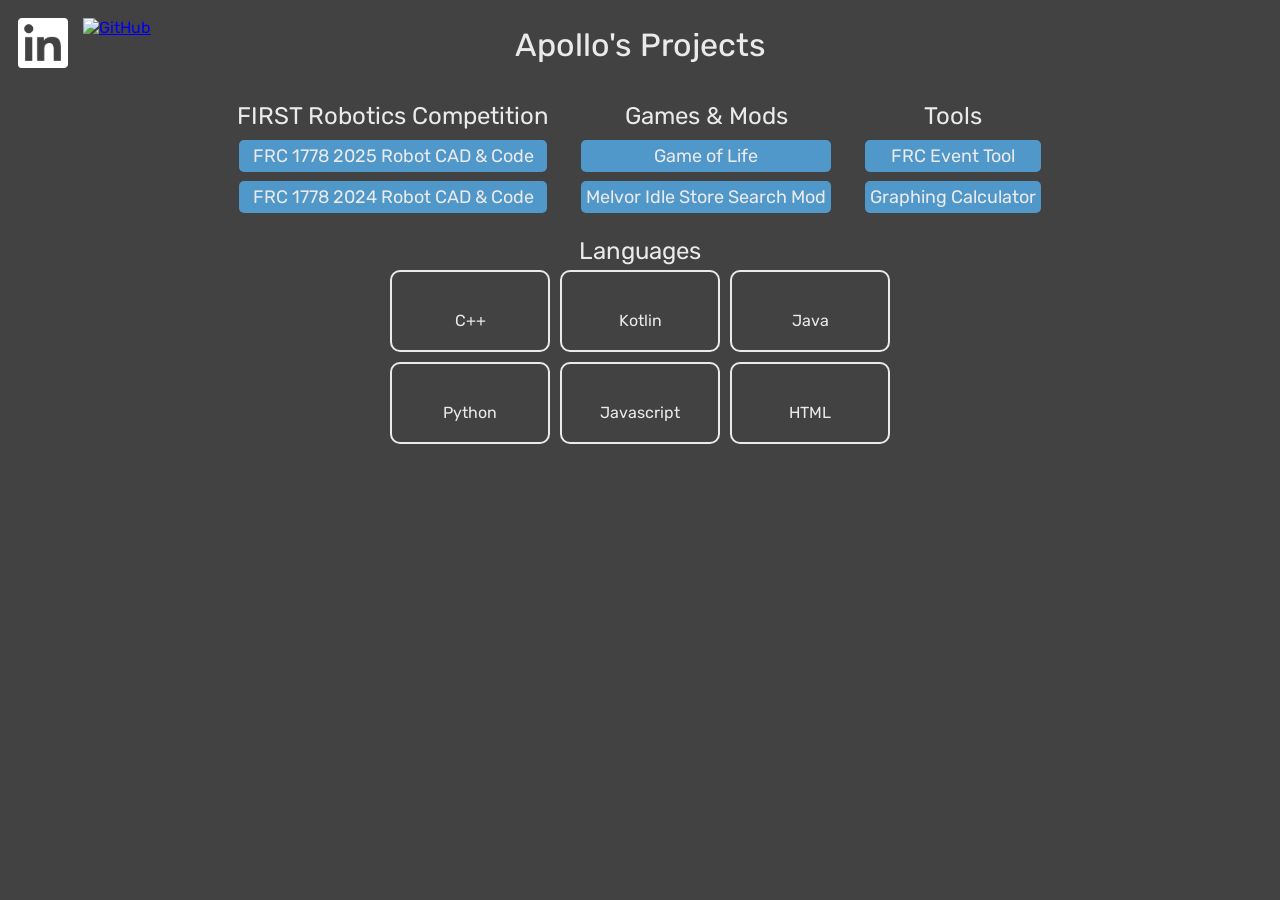
==== index.html @ 7cbabb9f "update frc links" ====
<!DOCTYPE html>
<html lang="en">
<head>
    <link rel="preconnect" href="https://fonts.googleapis.com">
    <link rel="preconnect" href="https://fonts.gstatic.com" crossorigin>
    <link href="https://fonts.googleapis.com/css2?family=Rubik:ital,wght@0,300..900;1,300..900&display=swap" rel="stylesheet">
    <meta charset="UTF-8">
    <title>Apollo Graves</title>
    <link rel="stylesheet" href="styles.css?v=8">
</head>
<body>
    <canvas id="bgCanvas" width="720" height="720" class="backgroundCanvas"></canvas>
    <script src="animated-background.js?v=1"></script>
    <div class="headerFlex">
        <h1>Apollo's Projects</h1>
        <div>
            <a href="https://www.linkedin.com/in/apollograves/">
                <img src="images/linkedin-logo.webp" alt="LinkedIn" width="50" height="50">
            </a>
            <a href="https://github.com/apollograves">
                <img src="images/github-mark-white.svg" alt="GitHub" width="50" height="50">
            </a>
        </div>
    </div>
    <script>
        const buttons = [
            {
                name: "FIRST Robotics Competition",
                links: [
                    { text: "FRC 1778 2025 Robot CAD & Code", url: "https://www.chiefdelphi.com/t/1778-2025-cad-code-release/501460" },
                    { text: "FRC 1778 2024 Robot CAD & Code", url: "https://www.chiefdelphi.com/t/1778-cad-code-release/466727"},
                ]
            },
            {
                name: "Games & Mods",
                links: [
                    { text: "Game of Life", url: "game-of-life/game.html?v=1" },
                    { text: "Melvor Idle Store Search Mod", url: "https://mod.io/g/melvoridle/m/storesearch" },
                ]
            },
            {
                name: "Tools",
                links: [
                    { text: "FRC Event Tool", url: "frc-event-tool/frc-event-tool.html?v=1" },
                    { text: "Graphing Calculator", url: "graphing-calculator/graphing-calculator.html?v=1" },
                ]
            }
        ];

        document.addEventListener("DOMContentLoaded", () => {
            const container = document.getElementById("button-container");
            buttons.forEach(({name, links}) => {
                const subContainer = document.createElement("button-subcontainer");
                subContainer.appendChild(document.createElement("h2")).textContent = name;
                links.forEach(({ text, url }) => {
                    const button = document.createElement("button");
                    button.textContent = text;
                    button.className = "defaultButton";
                    button.onclick = () => (location.href = url);
                    subContainer.appendChild(button);
                })
                container.appendChild(subContainer);
            })
        });
    </script>
    <div id="button-container" class="projectButtons"></div>
    <h2>Languages</h2>
    <div class="grid-container">
        <div>
            <img src="images/cpp-logo.png" alt="">
            <br/>
            C++
        </div>
        <div>
            <img src="images/kotlin-logo.png" alt="">
            <br/>
            Kotlin
        </div>
        <div>
            <img src="images/java-logo.png" alt="">
            <br/>
            Java
        </div>
        <div>
            <img src="images/python-logo.png" alt="">
            <br/>
            Python
        </div>
        <div>
            <img src="images/javascript-logo.webp" alt="">
            <br/>
            Javascript
        </div>
        <div>
            <img src="images/html-logo.png" alt="">
            <br/>
            HTML
        </div>
    </div>
</body>
</html>
---- styles.css ----
:root{
    --firstColor: #424242;
    --secondColor: #eaeaea;
    --thirdColor: #5097ca;
    --fourthColor: rgba(80, 151, 202, 0.7);
}

body{
    background: var(--firstColor);
    color: var(--secondColor);
    font-family: Rubik, serif;
    font-optical-sizing: auto;
    font-weight: 400;
    font-style: normal;
}
h1{
    font-size: xx-large;
    font-weight: 425;
}
h2{
    font-size: x-large;
    font-weight: normal;
    text-align: center;
    margin-bottom: 5px;
    margin-top: 5px;
}
.socialLinks{
    display: flex;
    flex-direction: row;
    gap: 15px;
    justify-content: center;
    margin: 10px;
    width: 90%;
}

div button-subcontainer{
    display: flex;
    flex-direction: column;
    gap: 1px;
    padding: 15px;
}

button{
    font-family: inherit;
    font-optical-sizing: inherit;
    font-size: large;
    font-weight: inherit;
    color: var(--secondColor);
    background-color: var(--thirdColor);
    border: none;
    padding: 5px;
    text-align: center;
    text-decoration: none;
    margin: 4px 2px;
    border-radius: 5px;
    @media (pointer: none), (pointer: coarse) {
        font-size: 50px;
        border-radius: 10px;
    }
    transition: 0.3s;
    cursor: pointer;
}
button:hover {background-color: var(--fourthColor);}

.projectButtons{
    display: flex;
    flex-direction: row;
    flex-wrap: wrap;
    justify-content: center;
}
.centeredFlex{
    display: flex;
    flex-direction: row;
    justify-content: center;
    align-items: center;
    gap: 5px;
}

.grid-container {
    margin: 0 auto;
    display: grid;
    grid-template-columns: repeat(3, 1fr);
    gap: 10px;
    width: 500px;
}
.grid-container div{
    background: var(--firstColor);
    padding: 20px;
    border: 2px solid var(--secondColor);
    text-align: center;
    border-radius: 10px;
}

.grid-container img{
    height: 70px;
}

canvas{
    margin: 0;
    padding: 0;
    border: 3px solid var(--thirdColor);
}

.headerFlex {
    display: flex;
    justify-content: space-between;
    align-items: center;
    padding: 10px;
    position: relative;
}
.headerFlex h1 {
    margin: 0;
    position: absolute;
    left: 50%;
    transform: translateX(-50%);
}
.headerFlex div{
    display: flex;
    flex-direction: row;
    gap: 15px;
}
.backgroundCanvas{
    margin: 0;
    padding: 0;
    position: fixed;
    z-index: -1;
    top: 0;
    left: 0;
    border: 0;
}
.eventTable{
    table-layout: fixed;
    border-collapse: collapse;
    border: 2px solid var(--thirdColor);
}
.eventTable th, td {
    border: 1px solid var(--thirdColor);
    collapse: collapse;
}
input{
    margin: 5px;
}
.loader {
    width: 30px;
    aspect-ratio: 2;
    --_g: no-repeat radial-gradient(circle closest-side,var(--secondColor) 90%,#0000);
    background:
            var(--_g) 0%   50%,
            var(--_g) 50%  50%,
            var(--_g) 100% 50%;
    background-size: calc(100%/3) 50%;
    animation: l3 1s infinite linear;
}
@keyframes l3 {
    20%{background-position:0%   0%, 50%  50%,100%  50%}
    40%{background-position:0% 100%, 50%   0%,100%  50%}
    60%{background-position:0%  50%, 50% 100%,100%   0%}
    80%{background-position:0%  50%, 50%  50%,100% 100%}
}
.horizontalFlex{
    display: flex;
    flex-direction: row;
    align-items: center;
}
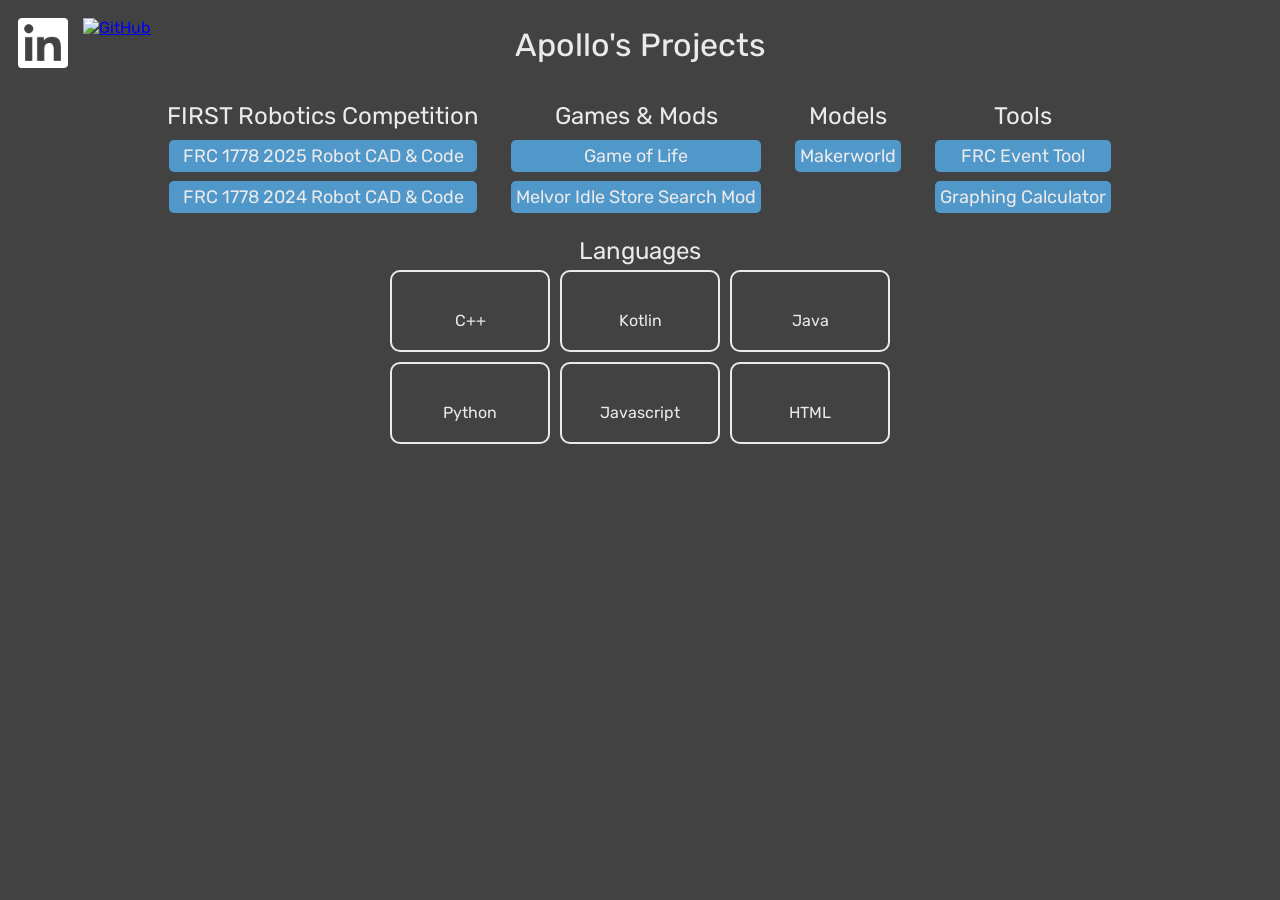
==== commit b9746f0c: "added makerworld" ====
--- a/index.html
+++ b/index.html
@@ -39,12 +39,18 @@
                 ]
             },
             {
+                name: "Models",
+                links: [
+                    { text: "Makerworld", url: "https://makerworld.com/en/@apollograves/profile"}
+                ]
+            },
+            {
                 name: "Tools",
                 links: [
                     { text: "FRC Event Tool", url: "frc-event-tool/frc-event-tool.html?v=1" },
                     { text: "Graphing Calculator", url: "graphing-calculator/graphing-calculator.html?v=1" },
                 ]
-            }
+            },
         ];
 
         document.addEventListener("DOMContentLoaded", () => {
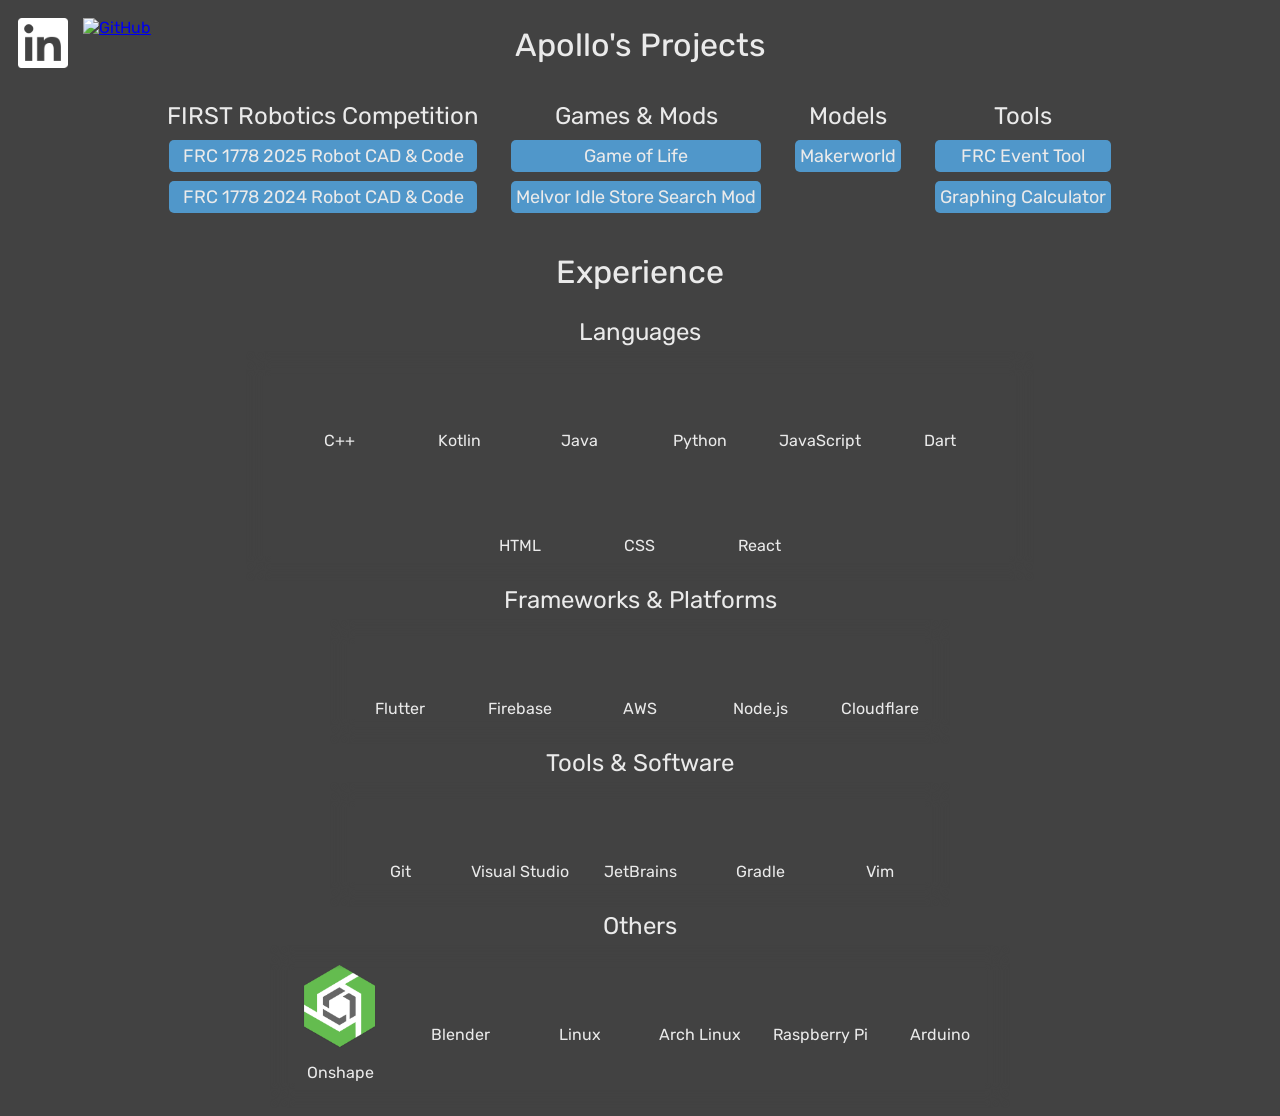
==== commit b75ca87c: "better now" ====
--- a/index.html
+++ b/index.html
@@ -4,104 +4,194 @@
     <link rel="preconnect" href="https://fonts.googleapis.com">
     <link rel="preconnect" href="https://fonts.gstatic.com" crossorigin>
     <link href="https://fonts.googleapis.com/css2?family=Rubik:ital,wght@0,300..900;1,300..900&display=swap" rel="stylesheet">
+    <link rel="stylesheet" type='text/css' href="https://cdn.jsdelivr.net/gh/devicons/devicon@latest/devicon.min.css" />
     <meta charset="UTF-8">
     <title>Apollo Graves</title>
     <link rel="stylesheet" href="styles.css?v=8">
 </head>
 <body>
-    <canvas id="bgCanvas" width="720" height="720" class="backgroundCanvas"></canvas>
-    <script src="animated-background.js?v=1"></script>
-    <div class="headerFlex">
-        <h1>Apollo's Projects</h1>
+<canvas id="bgCanvas" width="720" height="720" class="backgroundCanvas"></canvas>
+<script src="animated-background.js?v=1"></script>
+<div class="headerFlex">
+    <h1>Apollo's Projects</h1>
+    <div>
+        <a href="https://www.linkedin.com/in/apollograves/">
+            <img src="images/linkedin-logo.webp" alt="LinkedIn" width="50" height="50">
+        </a>
+        <a href="https://github.com/apollograves">
+            <img src="images/github-mark-white.svg" alt="GitHub" width="50" height="50">
+        </a>
+    </div>
+</div>
+<script>
+    const buttons = [
+        {
+            name: "FIRST Robotics Competition",
+            links: [
+                { text: "FRC 1778 2025 Robot CAD & Code", url: "https://www.chiefdelphi.com/t/1778-2025-cad-code-release/501460" },
+                { text: "FRC 1778 2024 Robot CAD & Code", url: "https://www.chiefdelphi.com/t/1778-cad-code-release/466727"},
+            ]
+        },
+        {
+            name: "Games & Mods",
+            links: [
+                { text: "Game of Life", url: "game-of-life/game.html?v=1" },
+                { text: "Melvor Idle Store Search Mod", url: "https://mod.io/g/melvoridle/m/storesearch" },
+            ]
+        },
+        {
+            name: "Models",
+            links: [
+                { text: "Makerworld", url: "https://makerworld.com/en/@apollograves/profile"}
+            ]
+        },
+        {
+            name: "Tools",
+            links: [
+                { text: "FRC Event Tool", url: "frc-event-tool/frc-event-tool.html?v=1" },
+                { text: "Graphing Calculator", url: "graphing-calculator/graphing-calculator.html?v=1" },
+            ]
+        },
+    ];
+
+    document.addEventListener("DOMContentLoaded", () => {
+        const container = document.getElementById("button-container");
+        buttons.forEach(({name, links}) => {
+            const subContainer = document.createElement("button-subcontainer");
+            subContainer.appendChild(document.createElement("h2")).textContent = name;
+            links.forEach(({ text, url }) => {
+                const button = document.createElement("button");
+                button.textContent = text;
+                button.className = "defaultButton";
+                button.onclick = () => (location.href = url);
+                subContainer.appendChild(button);
+            })
+            container.appendChild(subContainer);
+        })
+    });
+</script>
+<div id="button-container" class="projectButtons"></div>
+
+<div class="centeredFlex">
+    <h1>Experience</h1>
+</div>
+<div class="experience-container">
+    <h2 class="category-header">Languages</h2>
+    <div class="grid-container">
         <div>
-            <a href="https://www.linkedin.com/in/apollograves/">
-                <img src="images/linkedin-logo.webp" alt="LinkedIn" width="50" height="50">
-            </a>
-            <a href="https://github.com/apollograves">
-                <img src="images/github-mark-white.svg" alt="GitHub" width="50" height="50">
-            </a>
+            <i class="devicon-cplusplus-plain"></i>
+            <br/> C++
+        </div>
+        <div>
+            <i class="devicon-kotlin-plain colored"></i>
+            <br/> Kotlin
+        </div>
+        <div>
+            <i class="devicon-java-plain colored"></i>
+            <br/> Java
+        </div>
+        <div>
+            <i class="devicon-python-plain colored"></i>
+            <br/> Python
+        </div>
+        <div>
+            <i class="devicon-javascript-plain colored"></i>
+            <br/> JavaScript
+        </div>
+        <div>
+            <i class="devicon-dart-plain colored"></i>
+            <br/> Dart
+        </div>
+        <div>
+            <i class="devicon-html5-plain colored"></i>
+            <br/> HTML
+        </div>
+        <div>
+            <i class="devicon-css3-plain colored"></i>
+            <br/> CSS
+        </div>
+        <div>
+            <i class="devicon-react-plain colored"></i>
+            <br/> React
         </div>
     </div>
-    <script>
-        const buttons = [
-            {
-                name: "FIRST Robotics Competition",
-                links: [
-                    { text: "FRC 1778 2025 Robot CAD & Code", url: "https://www.chiefdelphi.com/t/1778-2025-cad-code-release/501460" },
-                    { text: "FRC 1778 2024 Robot CAD & Code", url: "https://www.chiefdelphi.com/t/1778-cad-code-release/466727"},
-                ]
-            },
-            {
-                name: "Games & Mods",
-                links: [
-                    { text: "Game of Life", url: "game-of-life/game.html?v=1" },
-                    { text: "Melvor Idle Store Search Mod", url: "https://mod.io/g/melvoridle/m/storesearch" },
-                ]
-            },
-            {
-                name: "Models",
-                links: [
-                    { text: "Makerworld", url: "https://makerworld.com/en/@apollograves/profile"}
-                ]
-            },
-            {
-                name: "Tools",
-                links: [
-                    { text: "FRC Event Tool", url: "frc-event-tool/frc-event-tool.html?v=1" },
-                    { text: "Graphing Calculator", url: "graphing-calculator/graphing-calculator.html?v=1" },
-                ]
-            },
-        ];
 
-        document.addEventListener("DOMContentLoaded", () => {
-            const container = document.getElementById("button-container");
-            buttons.forEach(({name, links}) => {
-                const subContainer = document.createElement("button-subcontainer");
-                subContainer.appendChild(document.createElement("h2")).textContent = name;
-                links.forEach(({ text, url }) => {
-                    const button = document.createElement("button");
-                    button.textContent = text;
-                    button.className = "defaultButton";
-                    button.onclick = () => (location.href = url);
-                    subContainer.appendChild(button);
-                })
-                container.appendChild(subContainer);
-            })
-        });
-    </script>
-    <div id="button-container" class="projectButtons"></div>
-    <h2>Languages</h2>
+    <h2 class="category-header">Frameworks & Platforms</h2>
     <div class="grid-container">
         <div>
-            <img src="images/cpp-logo.png" alt="">
-            <br/>
-            C++
+            <i class="devicon-flutter-plain colored"></i>
+            <br/> Flutter
         </div>
         <div>
-            <img src="images/kotlin-logo.png" alt="">
-            <br/>
-            Kotlin
+            <i class="devicon-firebase-plain colored"></i>
+            <br/> Firebase
         </div>
         <div>
-            <img src="images/java-logo.png" alt="">
-            <br/>
-            Java
+            <i class="devicon-amazonwebservices-plain-wordmark colored"></i>
+            <br/> AWS
         </div>
         <div>
-            <img src="images/python-logo.png" alt="">
-            <br/>
-            Python
+            <i class="devicon-nodejs-plain colored"></i>
+            <br/> Node.js
         </div>
         <div>
-            <img src="images/javascript-logo.webp" alt="">
-            <br/>
-            Javascript
+            <i class="devicon-cloudflare-plain colored"></i>
+            <br/> Cloudflare
+        </div>
+    </div>
+
+    <h2 class="category-header">Tools & Software</h2>
+    <div class="grid-container">
+        <div>
+            <i class="devicon-git-plain colored"></i>
+            <br/> Git
         </div>
         <div>
-            <img src="images/html-logo.png" alt="">
-            <br/>
-            HTML
+            <i class="devicon-visualstudio-plain colored"></i>
+            <br/> Visual Studio
+        </div>
+        <div>
+            <i class="devicon-jetbrains-plain colored"></i>
+            <br/> JetBrains
+        </div>
+        <div>
+            <i class="devicon-gradle-plain"></i>
+            <br/> Gradle
+        </div>
+        <div>
+            <i class="devicon-vim-plain colored"></i>
+            <br/> Vim
         </div>
     </div>
+
+    <h2 class="category-header">Others</h2>
+    <div class="grid-container">
+        <div>
+            <img src="images/onshape-logo.webp" height="83"/>
+            <br/> Onshape
+        </div>
+        <div>
+            <i class="devicon-blender-original colored"></i>
+            <br/> Blender
+        </div>
+        <div>
+            <i class="devicon-linux-plain colored"></i>
+            <br/> Linux
+        </div>
+        <div>
+            <i class="devicon-archlinux-plain colored"></i>
+            <br/> Arch Linux
+        </div>
+        <div>
+            <i class="devicon-raspberrypi-plain colored"></i>
+            <br/> Raspberry Pi
+        </div>
+        <div>
+            <i class="devicon-arduino-plain colored"></i>
+            <br/> Arduino
+        </div>
+    </div>
+
+</div>
 </body>
 </html>
--- a/styles.css
+++ b/styles.css
@@ -24,7 +24,16 @@
     margin-bottom: 5px;
     margin-top: 5px;
 }
-.socialLinks{
+
+h3.category-header {
+    font-size: large;
+    font-weight: normal;
+    text-align: center;
+    margin-bottom: 5px;
+    margin-top: 20px;
+    color: var(--secondColor);
+}
+.social-links{
     display: flex;
     flex-direction: row;
     gap: 15px;
@@ -60,6 +69,7 @@
     transition: 0.3s;
     cursor: pointer;
 }
+
 button:hover {background-color: var(--fourthColor);}
 
 .projectButtons{
@@ -78,21 +88,31 @@
 
 .grid-container {
     margin: 0 auto;
-    display: grid;
-    grid-template-columns: repeat(3, 1fr);
+    display: flex;
+    flex-wrap: wrap;
+    justify-content: center;
     gap: 10px;
-    width: 500px;
+    max-width: 60%;
+    width: fit-content;
+    background: var(--firstColor);
+    mask-image:
+            linear-gradient(to top, transparent, black 25px),
+            linear-gradient(to bottom, transparent, black 25px),
+            linear-gradient(to left, transparent, black 25px),
+            linear-gradient(to right, transparent, black 25px);
+    mask-composite: intersect;
+    padding: 15px;
+    line-height: 30px;
 }
 .grid-container div{
-    background: var(--firstColor);
-    padding: 20px;
-    border: 2px solid var(--secondColor);
+    padding: 5px 5px 5px;
     text-align: center;
     border-radius: 10px;
+    min-width: 100px;
 }
 
-.grid-container img{
-    height: 70px;
+.grid-container i{
+    font-size: 90px;
 }
 
 canvas{
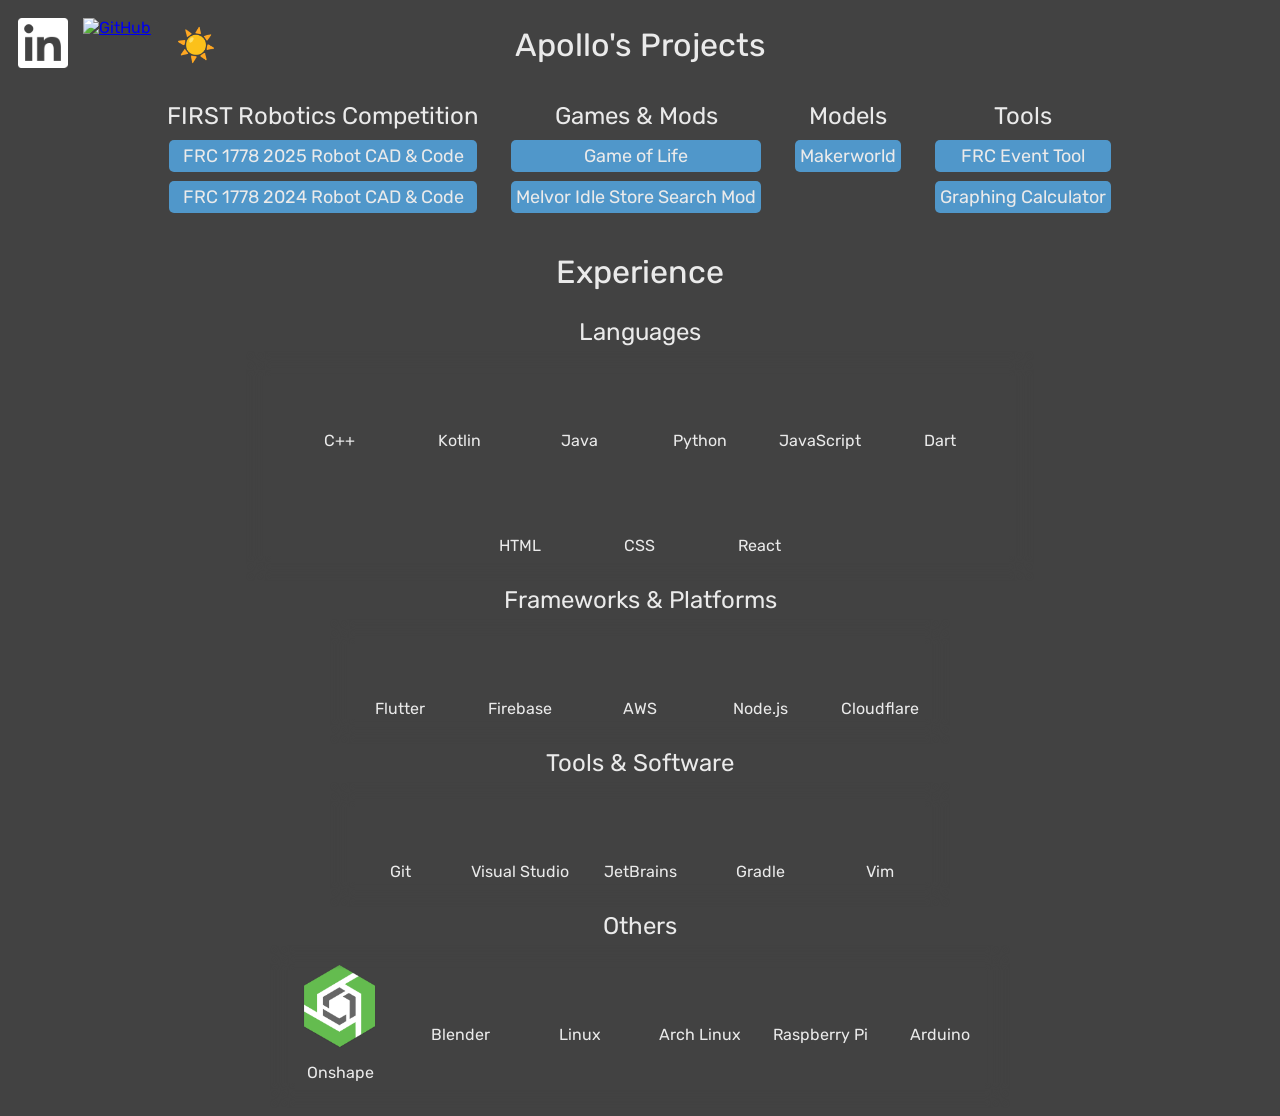
==== commit 3e890bb6: "chore: bump css cache bust" ====
--- a/index.html
+++ b/index.html
@@ -7,7 +7,7 @@
     <link rel="stylesheet" type='text/css' href="https://cdn.jsdelivr.net/gh/devicons/devicon@latest/devicon.min.css" />
     <meta charset="UTF-8">
     <title>Apollo Graves</title>
-    <link rel="stylesheet" href="styles.css?v=8">
+    <link rel="stylesheet" href="styles.css?v=10">
 </head>
 <body>
 <canvas id="bgCanvas" width="720" height="720" class="backgroundCanvas"></canvas>
@@ -19,8 +19,9 @@
             <img src="images/linkedin-logo.webp" alt="LinkedIn" width="50" height="50">
         </a>
         <a href="https://github.com/apollograves">
-            <img src="images/github-mark-white.svg" alt="GitHub" width="50" height="50">
+            <img id="github-icon" src="images/github-mark-white.svg" alt="GitHub" width="50" height="50">
         </a>
+        <button id="theme-toggle" class="iconButton" aria-label="Toggle theme">☀️</button>
     </div>
 </div>
 <script>
@@ -68,6 +69,25 @@
             })
             container.appendChild(subContainer);
         })
+
+        const toggleButton = document.getElementById("theme-toggle");
+        const updateCanvasColors = () => {
+            firstColor = getComputedStyle(document.documentElement).getPropertyValue('--firstColor');
+            secondColor = getComputedStyle(document.documentElement).getPropertyValue('--secondColor');
+            thirdColor = getComputedStyle(document.documentElement).getPropertyValue('--thirdColor');
+        };
+        const setTheme = (light) => {
+            document.body.classList.toggle("light-mode", light);
+            toggleButton.textContent = light ? "🌙" : "☀️";
+            updateCanvasColors();
+        };
+        const savedTheme = localStorage.getItem("theme") === "light";
+        setTheme(savedTheme);
+        toggleButton.addEventListener("click", () => {
+            const light = !document.body.classList.contains("light-mode");
+            localStorage.setItem("theme", light ? "light" : "dark");
+            setTheme(light);
+        });
     });
 </script>
 <div id="button-container" class="projectButtons"></div>
--- a/styles.css
+++ b/styles.css
@@ -3,6 +3,11 @@
     --secondColor: #eaeaea;
     --thirdColor: #5097ca;
     --fourthColor: rgba(80, 151, 202, 0.7);
+}
+
+body.light-mode{
+    --firstColor: #eaeaea;
+    --secondColor: #424242;
 }
 
 body{
@@ -181,4 +186,26 @@
     display: flex;
     flex-direction: row;
     align-items: center;
-}+}
+
+button.iconButton{
+    background: none;
+    background-color: transparent;
+    border: none;
+    color: var(--secondColor);
+    font-size: 32px;
+    margin-left: 10px;
+    padding: 0;
+    transition: color 0.3s;
+    cursor: pointer;
+}
+
+button.iconButton:hover{
+    background: none;
+    background-color: transparent;
+    color: var(--thirdColor);
+}
+
+body.light-mode #github-icon{
+    filter: invert(1);
+}
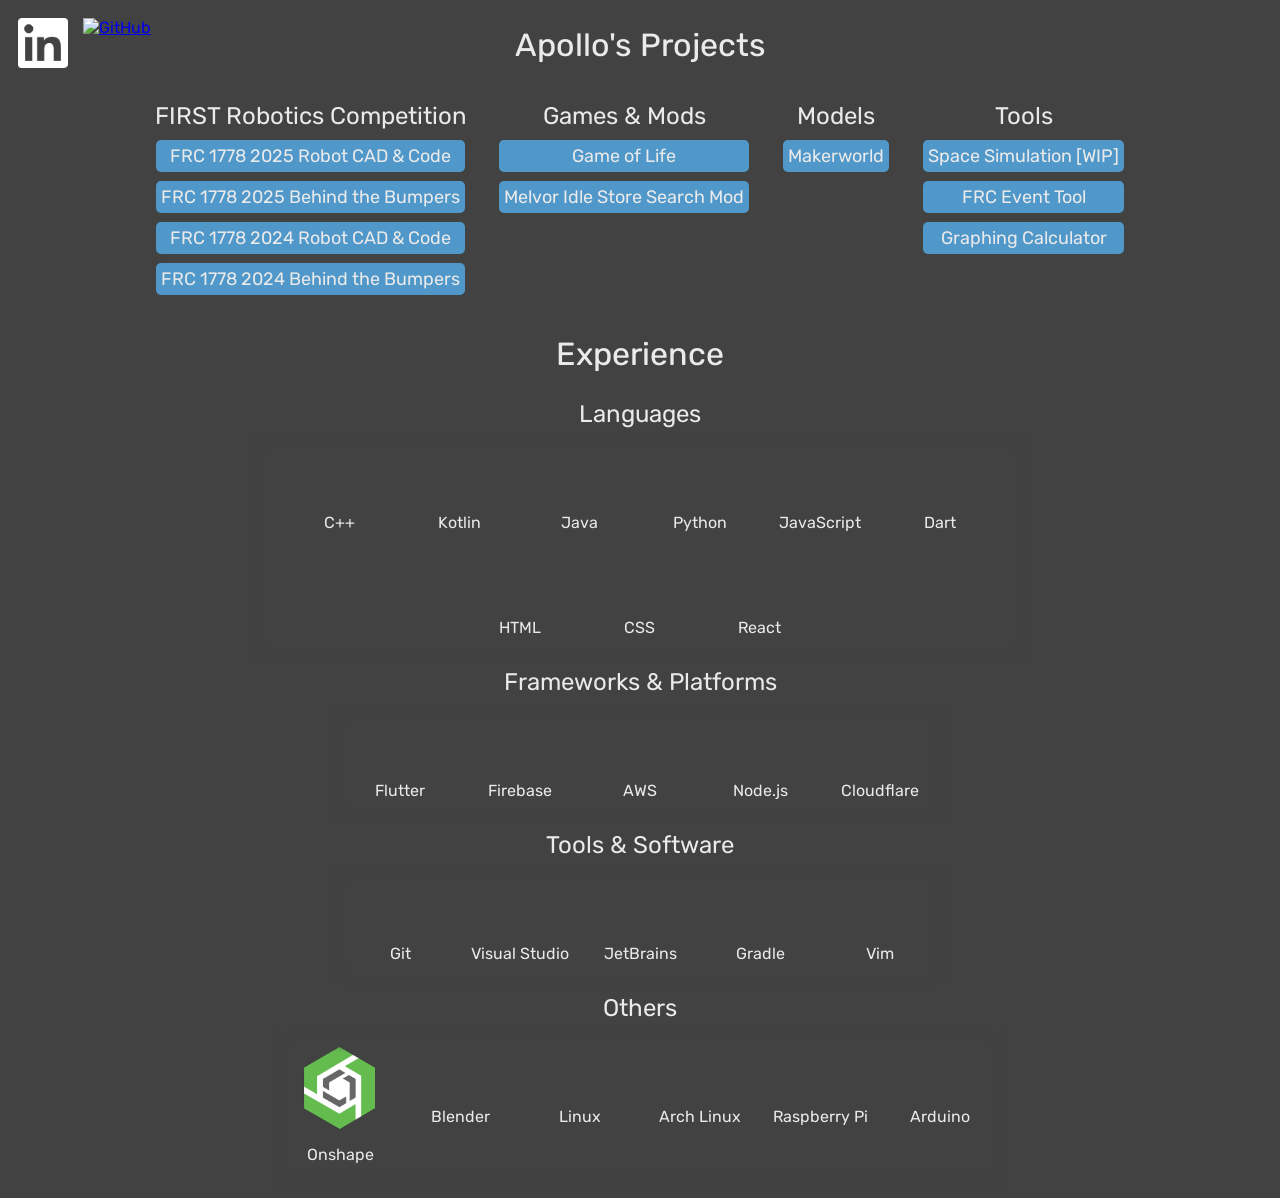
==== commit 7b0d3d4a: "Update index.html" ====
--- a/index.html
+++ b/index.html
@@ -7,7 +7,7 @@
     <link rel="stylesheet" type='text/css' href="https://cdn.jsdelivr.net/gh/devicons/devicon@latest/devicon.min.css" />
     <meta charset="UTF-8">
     <title>Apollo Graves</title>
-    <link rel="stylesheet" href="styles.css?v=10">
+    <link rel="stylesheet" href="styles.css?v=9">
 </head>
 <body>
 <canvas id="bgCanvas" width="720" height="720" class="backgroundCanvas"></canvas>
@@ -19,9 +19,8 @@
             <img src="images/linkedin-logo.webp" alt="LinkedIn" width="50" height="50">
         </a>
         <a href="https://github.com/apollograves">
-            <img id="github-icon" src="images/github-mark-white.svg" alt="GitHub" width="50" height="50">
+            <img src="images/github-mark-white.svg" alt="GitHub" width="50" height="50">
         </a>
-        <button id="theme-toggle" class="iconButton" aria-label="Toggle theme">☀️</button>
     </div>
 </div>
 <script>
@@ -30,7 +29,9 @@
             name: "FIRST Robotics Competition",
             links: [
                 { text: "FRC 1778 2025 Robot CAD & Code", url: "https://www.chiefdelphi.com/t/1778-2025-cad-code-release/501460" },
+                { text: "FRC 1778 2025 Behind the Bumpers", url: "https://www.youtube.com/watch?v=pStoPwcBj98" },
                 { text: "FRC 1778 2024 Robot CAD & Code", url: "https://www.chiefdelphi.com/t/1778-cad-code-release/466727"},
+                { text: "FRC 1778 2024 Behind the Bumpers", url: "https://www.youtube.com/watch?v=EEC-2XpqYQ01" },
             ]
         },
         {
@@ -49,6 +50,7 @@
         {
             name: "Tools",
             links: [
+                { text: "Space Simulation [WIP]", url: "https://space.agraves.dev"},
                 { text: "FRC Event Tool", url: "frc-event-tool/frc-event-tool.html?v=1" },
                 { text: "Graphing Calculator", url: "graphing-calculator/graphing-calculator.html?v=1" },
             ]
@@ -69,25 +71,6 @@
             })
             container.appendChild(subContainer);
         })
-
-        const toggleButton = document.getElementById("theme-toggle");
-        const updateCanvasColors = () => {
-            firstColor = getComputedStyle(document.documentElement).getPropertyValue('--firstColor');
-            secondColor = getComputedStyle(document.documentElement).getPropertyValue('--secondColor');
-            thirdColor = getComputedStyle(document.documentElement).getPropertyValue('--thirdColor');
-        };
-        const setTheme = (light) => {
-            document.body.classList.toggle("light-mode", light);
-            toggleButton.textContent = light ? "🌙" : "☀️";
-            updateCanvasColors();
-        };
-        const savedTheme = localStorage.getItem("theme") === "light";
-        setTheme(savedTheme);
-        toggleButton.addEventListener("click", () => {
-            const light = !document.body.classList.contains("light-mode");
-            localStorage.setItem("theme", light ? "light" : "dark");
-            setTheme(light);
-        });
     });
 </script>
 <div id="button-container" class="projectButtons"></div>
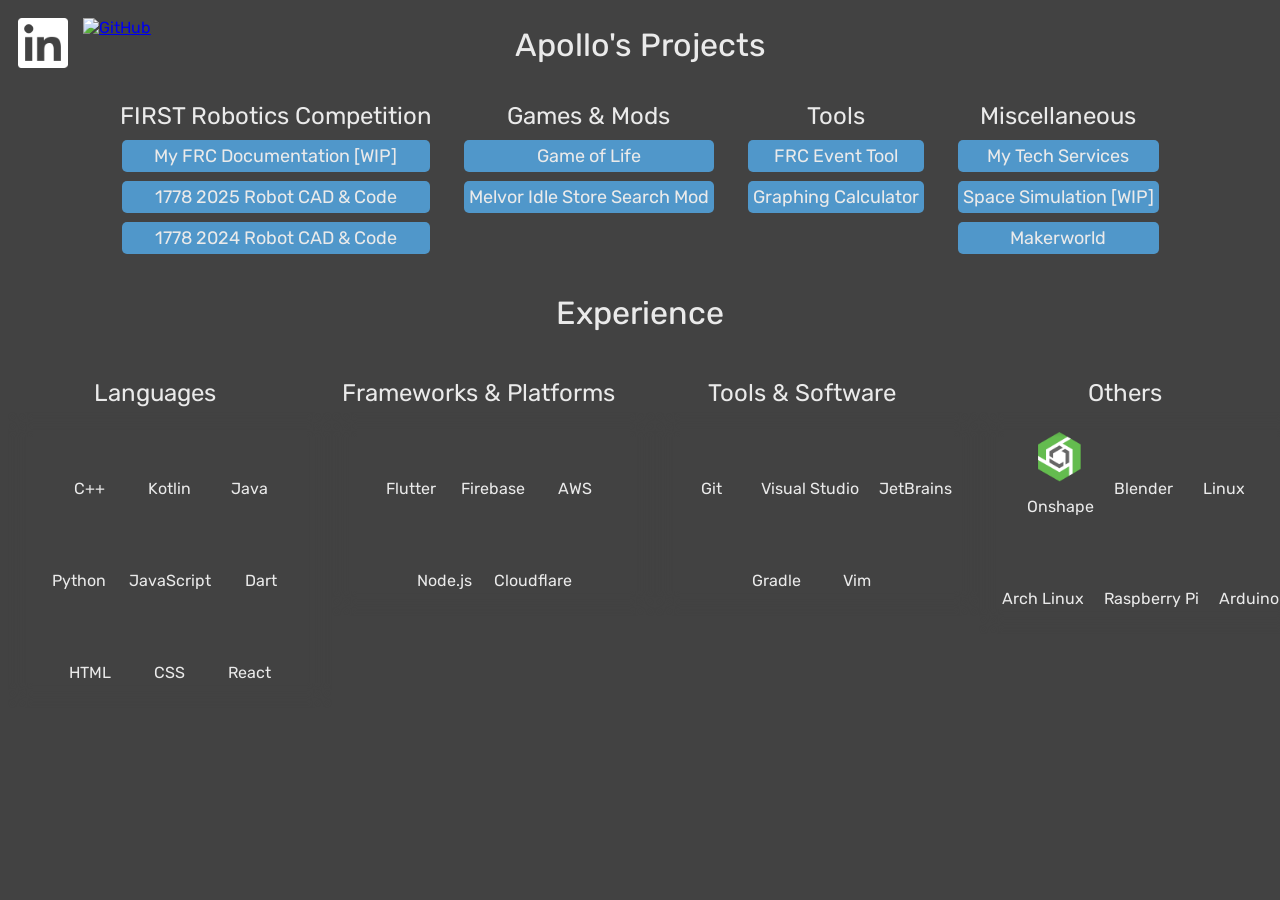
==== commit 642837e4: "niew" ====
--- a/index.html
+++ b/index.html
@@ -28,10 +28,9 @@
         {
             name: "FIRST Robotics Competition",
             links: [
-                { text: "FRC 1778 2025 Robot CAD & Code", url: "https://www.chiefdelphi.com/t/1778-2025-cad-code-release/501460" },
-                { text: "FRC 1778 2025 Behind the Bumpers", url: "https://www.youtube.com/watch?v=pStoPwcBj98" },
-                { text: "FRC 1778 2024 Robot CAD & Code", url: "https://www.chiefdelphi.com/t/1778-cad-code-release/466727"},
-                { text: "FRC 1778 2024 Behind the Bumpers", url: "https://www.youtube.com/watch?v=EEC-2XpqYQ01" },
+                { text: "My FRC Documentation [WIP]", url: "https://frc.apollograves.com" },
+                { text: "1778 2025 Robot CAD & Code", url: "https://www.chiefdelphi.com/t/1778-2025-cad-code-release/501460" },
+                { text: "1778 2024 Robot CAD & Code", url: "https://www.chiefdelphi.com/t/1778-cad-code-release/466727"},
             ]
         },
         {
@@ -42,17 +41,18 @@
             ]
         },
         {
-            name: "Models",
-            links: [
-                { text: "Makerworld", url: "https://makerworld.com/en/@apollograves/profile"}
-            ]
-        },
-        {
             name: "Tools",
             links: [
-                { text: "Space Simulation [WIP]", url: "https://space.agraves.dev"},
                 { text: "FRC Event Tool", url: "frc-event-tool/frc-event-tool.html?v=1" },
                 { text: "Graphing Calculator", url: "graphing-calculator/graphing-calculator.html?v=1" },
+            ]
+        },
+        {
+            name: "Miscellaneous",
+            links: [
+                { text: "My Tech Services", url: "https://tech.apollograves.com"},
+                { text: "Space Simulation [WIP]", url: "https://space.agraves.dev"},
+                { text: "Makerworld", url: "https://makerworld.com/en/@apollograves/profile"}
             ]
         },
     ];
@@ -78,120 +78,125 @@
 <div class="centeredFlex">
     <h1>Experience</h1>
 </div>
-<div class="experience-container">
-    <h2 class="category-header">Languages</h2>
-    <div class="grid-container">
-        <div>
-            <i class="devicon-cplusplus-plain"></i>
-            <br/> C++
-        </div>
-        <div>
-            <i class="devicon-kotlin-plain colored"></i>
-            <br/> Kotlin
-        </div>
-        <div>
-            <i class="devicon-java-plain colored"></i>
-            <br/> Java
-        </div>
-        <div>
-            <i class="devicon-python-plain colored"></i>
-            <br/> Python
-        </div>
-        <div>
-            <i class="devicon-javascript-plain colored"></i>
-            <br/> JavaScript
-        </div>
-        <div>
-            <i class="devicon-dart-plain colored"></i>
-            <br/> Dart
-        </div>
-        <div>
-            <i class="devicon-html5-plain colored"></i>
-            <br/> HTML
-        </div>
-        <div>
-            <i class="devicon-css3-plain colored"></i>
-            <br/> CSS
-        </div>
-        <div>
-            <i class="devicon-react-plain colored"></i>
-            <br/> React
-        </div>
-    </div>
-
-    <h2 class="category-header">Frameworks & Platforms</h2>
-    <div class="grid-container">
-        <div>
-            <i class="devicon-flutter-plain colored"></i>
-            <br/> Flutter
-        </div>
-        <div>
-            <i class="devicon-firebase-plain colored"></i>
-            <br/> Firebase
-        </div>
-        <div>
-            <i class="devicon-amazonwebservices-plain-wordmark colored"></i>
-            <br/> AWS
-        </div>
-        <div>
-            <i class="devicon-nodejs-plain colored"></i>
-            <br/> Node.js
-        </div>
-        <div>
-            <i class="devicon-cloudflare-plain colored"></i>
-            <br/> Cloudflare
-        </div>
-    </div>
-
-    <h2 class="category-header">Tools & Software</h2>
-    <div class="grid-container">
-        <div>
-            <i class="devicon-git-plain colored"></i>
-            <br/> Git
-        </div>
-        <div>
-            <i class="devicon-visualstudio-plain colored"></i>
-            <br/> Visual Studio
-        </div>
-        <div>
-            <i class="devicon-jetbrains-plain colored"></i>
-            <br/> JetBrains
-        </div>
-        <div>
-            <i class="devicon-gradle-plain"></i>
-            <br/> Gradle
-        </div>
-        <div>
-            <i class="devicon-vim-plain colored"></i>
-            <br/> Vim
-        </div>
-    </div>
-
-    <h2 class="category-header">Others</h2>
-    <div class="grid-container">
-        <div>
-            <img src="images/onshape-logo.webp" height="83"/>
-            <br/> Onshape
-        </div>
-        <div>
-            <i class="devicon-blender-original colored"></i>
-            <br/> Blender
-        </div>
-        <div>
-            <i class="devicon-linux-plain colored"></i>
-            <br/> Linux
-        </div>
-        <div>
-            <i class="devicon-archlinux-plain colored"></i>
-            <br/> Arch Linux
-        </div>
-        <div>
-            <i class="devicon-raspberrypi-plain colored"></i>
-            <br/> Raspberry Pi
-        </div>
-        <div>
-            <i class="devicon-arduino-plain colored"></i>
-            <br/> Arduino
+<div class="experience-grids">
+    <div>
+        <h2 class="category-header">Languages</h2>
+        <div class="grid-container">
+            <div>
+                <i class="devicon-cplusplus-plain"></i>
+                <br/> C++
+            </div>
+            <div>
+                <i class="devicon-kotlin-plain colored"></i>
+                <br/> Kotlin
+            </div>
+            <div>
+                <i class="devicon-java-plain colored"></i>
+                <br/> Java
+            </div>
+            <div>
+                <i class="devicon-python-plain colored"></i>
+                <br/> Python
+            </div>
+            <div>
+                <i class="devicon-javascript-plain colored"></i>
+                <br/> JavaScript
+            </div>
+            <div>
+                <i class="devicon-dart-plain colored"></i>
+                <br/> Dart
+            </div>
+            <div>
+                <i class="devicon-html5-plain colored"></i>
+                <br/> HTML
+            </div>
+            <div>
+                <i class="devicon-css3-plain colored"></i>
+                <br/> CSS
+            </div>
+            <div>
+                <i class="devicon-react-plain colored"></i>
+                <br/> React
+            </div>
+        </div>
+    </div>
+    <div>
+        <h2 class="category-header">Frameworks & Platforms</h2>
+        <div class="grid-container">
+            <div>
+                <i class="devicon-flutter-plain colored"></i>
+                <br/> Flutter
+            </div>
+            <div>
+                <i class="devicon-firebase-plain colored"></i>
+                <br/> Firebase
+            </div>
+            <div>
+                <i class="devicon-amazonwebservices-plain-wordmark colored"></i>
+                <br/> AWS
+            </div>
+            <div>
+                <i class="devicon-nodejs-plain colored"></i>
+                <br/> Node.js
+            </div>
+            <div>
+                <i class="devicon-cloudflare-plain colored"></i>
+                <br/> Cloudflare
+            </div>
+        </div>
+    </div>
+    <div>
+        <h2 class="category-header">Tools & Software</h2>
+        <div class="grid-container">
+            <div>
+                <i class="devicon-git-plain colored"></i>
+                <br/> Git
+            </div>
+            <div>
+                <i class="devicon-visualstudio-plain colored"></i>
+                <br/> Visual Studio
+            </div>
+            <div>
+                <i class="devicon-jetbrains-plain colored"></i>
+                <br/> JetBrains
+            </div>
+            <div>
+                <i class="devicon-gradle-plain"></i>
+                <br/> Gradle
+            </div>
+            <div>
+                <i class="devicon-vim-plain colored"></i>
+                <br/> Vim
+            </div>
+        </div>
+    </div>
+    <div>
+        <h2 class="category-header">Others</h2>
+        <div class="grid-container">
+            <div>
+                <img src="images/onshape-logo.webp" height="83"/>
+                <br/> Onshape
+            </div>
+            <div>
+                <i class="devicon-blender-original colored"></i>
+                <br/> Blender
+            </div>
+            <div>
+                <i class="devicon-linux-plain colored"></i>
+                <br/> Linux
+            </div>
+            <div>
+                <i class="devicon-archlinux-plain colored"></i>
+                <br/> Arch Linux
+            </div>
+            <div>
+                <i class="devicon-raspberrypi-plain colored"></i>
+                <br/> Raspberry Pi
+            </div>
+            <div>
+                <i class="devicon-arduino-plain colored"></i>
+                <br/> Arduino
+            </div>
         </div>
     </div>
 
--- a/styles.css
+++ b/styles.css
@@ -3,11 +3,6 @@
     --secondColor: #eaeaea;
     --thirdColor: #5097ca;
     --fourthColor: rgba(80, 151, 202, 0.7);
-}
-
-body.light-mode{
-    --firstColor: #eaeaea;
-    --secondColor: #424242;
 }
 
 body{
@@ -97,8 +92,8 @@
     flex-wrap: wrap;
     justify-content: center;
     gap: 10px;
-    max-width: 60%;
-    width: fit-content;
+    max-width: 100%;
+    width: 100%;
     background: var(--firstColor);
     mask-image:
             linear-gradient(to top, transparent, black 25px),
@@ -113,11 +108,15 @@
     padding: 5px 5px 5px;
     text-align: center;
     border-radius: 10px;
-    min-width: 100px;
+    min-width: 60px;
 }
 
 .grid-container i{
-    font-size: 90px;
+    font-size: 50px;
+}
+.grid-container img{
+    width: 50px;
+    height: 50px;
 }
 
 canvas{
@@ -187,25 +186,16 @@
     flex-direction: row;
     align-items: center;
 }
-
-button.iconButton{
-    background: none;
-    background-color: transparent;
-    border: none;
-    color: var(--secondColor);
-    font-size: 32px;
-    margin-left: 10px;
-    padding: 0;
-    transition: color 0.3s;
-    cursor: pointer;
-}
-
-button.iconButton:hover{
-    background: none;
-    background-color: transparent;
-    color: var(--thirdColor);
-}
-
-body.light-mode #github-icon{
-    filter: invert(1);
-}
+.experience-grids {
+    display: flex;
+    flex-direction: row;
+    gap: 30px;
+    justify-content: center;
+    align-items: flex-start;
+    margin: 20px 0;
+}
+.experience-grids > div {
+    flex: 1 1 0;
+    min-width: 200px;
+    max-width: 300px;
+}
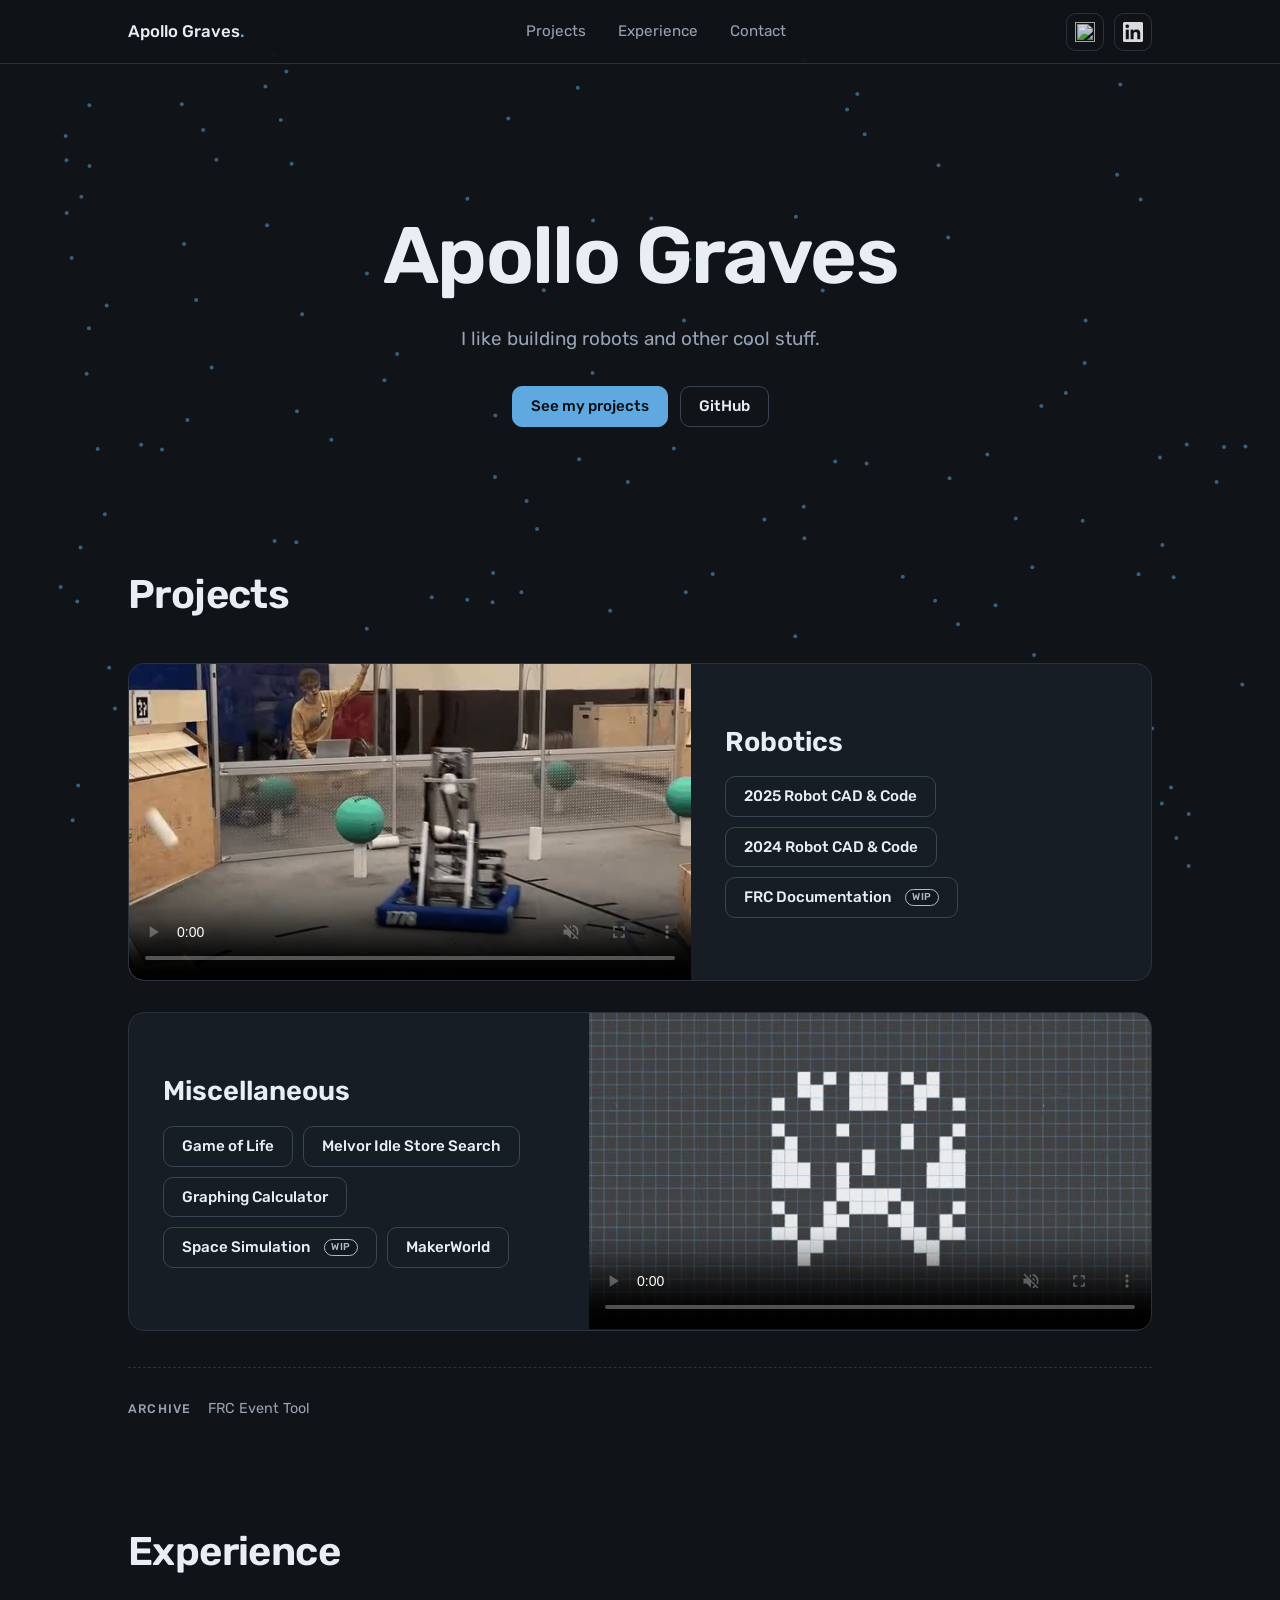
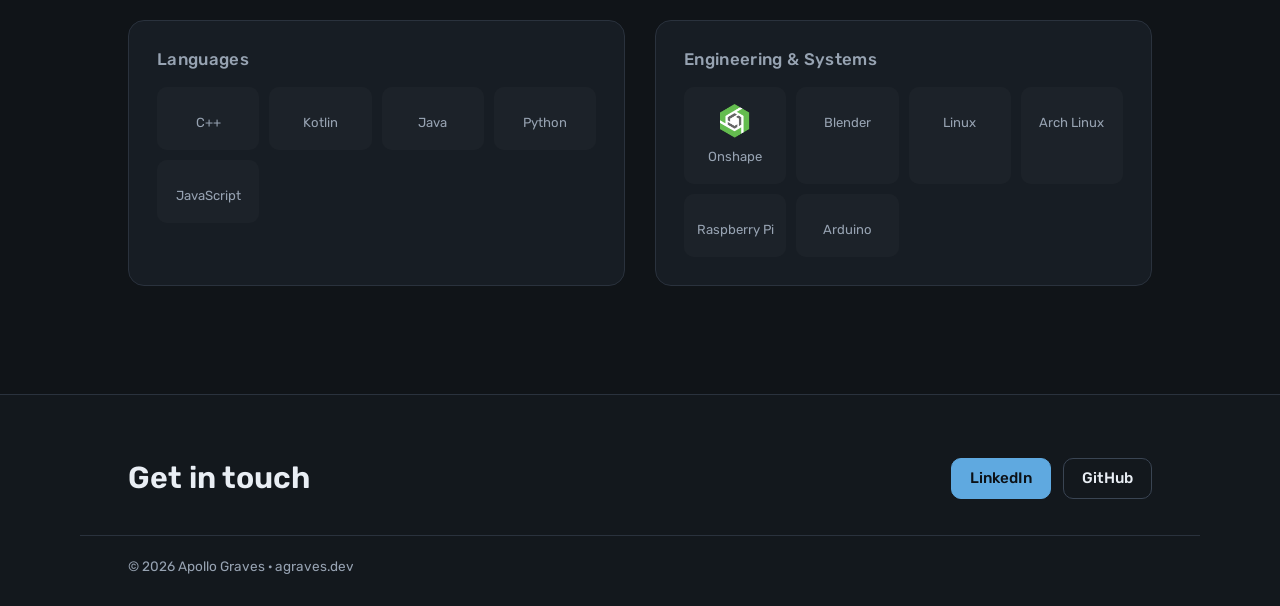
==== commit 26fbc3b9: "redid most things" ====
--- a/index.html
+++ b/index.html
@@ -1,205 +1,177 @@
 <!DOCTYPE html>
 <html lang="en">
 <head>
+    <meta charset="UTF-8">
+    <meta name="viewport" content="width=device-width, initial-scale=1">
+    <title>Apollo Graves — Software &amp; Robotics</title>
+    <meta name="description" content="Apollo Graves builds software for competitive robotics, along with the web tools, games, and hardware projects that come out of it.">
+    <meta name="theme-color" content="#101418">
+
+    <meta property="og:type" content="website">
+    <meta property="og:title" content="Apollo Graves — Software &amp; Robotics">
+    <meta property="og:description" content="FRC robotics code and CAD, small web tools, games, mods, and hardware projects.">
+    <meta property="og:url" content="https://agraves.dev/">
+    <meta property="og:image" content="https://agraves.dev/images/robot-poster.jpg">
+    <meta name="twitter:card" content="summary_large_image">
+
+    <link rel="icon" href="data:image/svg+xml,<svg xmlns='http://www.w3.org/2000/svg' viewBox='0 0 32 32'><rect width='32' height='32' rx='7' fill='%235097ca'/><text x='16' y='23' font-family='sans-serif' font-size='19' font-weight='600' text-anchor='middle' fill='%23101418'>A</text></svg>">
+
     <link rel="preconnect" href="https://fonts.googleapis.com">
     <link rel="preconnect" href="https://fonts.gstatic.com" crossorigin>
     <link href="https://fonts.googleapis.com/css2?family=Rubik:ital,wght@0,300..900;1,300..900&display=swap" rel="stylesheet">
-    <link rel="stylesheet" type='text/css' href="https://cdn.jsdelivr.net/gh/devicons/devicon@latest/devicon.min.css" />
-    <meta charset="UTF-8">
-    <title>Apollo Graves</title>
-    <link rel="stylesheet" href="styles.css?v=9">
+    <link rel="stylesheet" href="https://cdn.jsdelivr.net/npm/devicon@2.16.0/devicon.min.css">
+    <link rel="stylesheet" href="styles.css?v=11">
 </head>
 <body>
-<canvas id="bgCanvas" width="720" height="720" class="backgroundCanvas"></canvas>
-<script src="animated-background.js?v=1"></script>
-<div class="headerFlex">
-    <h1>Apollo's Projects</h1>
-    <div>
-        <a href="https://www.linkedin.com/in/apollograves/">
-            <img src="images/linkedin-logo.webp" alt="LinkedIn" width="50" height="50">
-        </a>
-        <a href="https://github.com/apollograves">
-            <img src="images/github-mark-white.svg" alt="GitHub" width="50" height="50">
-        </a>
+<canvas id="bgCanvas" class="backgroundCanvas" aria-hidden="true"></canvas>
+
+<a class="skipLink" href="#projects">Skip to projects</a>
+
+<header class="siteHeader">
+    <div class="siteHeader__inner">
+        <a class="wordmark" href="#top">Apollo Graves<span class="wordmark__dot">.</span></a>
+
+        <nav class="siteNav" aria-label="Primary">
+            <a href="#projects">Projects</a>
+            <a href="#experience">Experience</a>
+            <a href="#contact">Contact</a>
+        </nav>
+
+        <div class="socialRow">
+            <a class="socialLink" href="https://github.com/apollograves" target="_blank" rel="noopener" aria-label="GitHub">
+                <img src="images/github-mark-white.svg" alt="" width="22" height="22">
+            </a>
+            <a class="socialLink" href="https://www.linkedin.com/in/apollograves/" target="_blank" rel="noopener" aria-label="LinkedIn">
+                <img src="images/linkedin-logo.webp" alt="" width="22" height="22">
+            </a>
+        </div>
     </div>
-</div>
-<script>
-    const buttons = [
-        {
-            name: "FIRST Robotics Competition",
-            links: [
-                { text: "My FRC Documentation [WIP]", url: "https://frc.apollograves.com" },
-                { text: "1778 2025 Robot CAD & Code", url: "https://www.chiefdelphi.com/t/1778-2025-cad-code-release/501460" },
-                { text: "1778 2024 Robot CAD & Code", url: "https://www.chiefdelphi.com/t/1778-cad-code-release/466727"},
-            ]
-        },
-        {
-            name: "Games & Mods",
-            links: [
-                { text: "Game of Life", url: "game-of-life/game.html?v=1" },
-                { text: "Melvor Idle Store Search Mod", url: "https://mod.io/g/melvoridle/m/storesearch" },
-            ]
-        },
-        {
-            name: "Tools",
-            links: [
-                { text: "FRC Event Tool", url: "frc-event-tool/frc-event-tool.html?v=1" },
-                { text: "Graphing Calculator", url: "graphing-calculator/graphing-calculator.html?v=1" },
-            ]
-        },
-        {
-            name: "Miscellaneous",
-            links: [
-                { text: "My Tech Services", url: "https://tech.apollograves.com"},
-                { text: "Space Simulation [WIP]", url: "https://space.agraves.dev"},
-                { text: "Makerworld", url: "https://makerworld.com/en/@apollograves/profile"}
-            ]
-        },
-    ];
+</header>
 
-    document.addEventListener("DOMContentLoaded", () => {
-        const container = document.getElementById("button-container");
-        buttons.forEach(({name, links}) => {
-            const subContainer = document.createElement("button-subcontainer");
-            subContainer.appendChild(document.createElement("h2")).textContent = name;
-            links.forEach(({ text, url }) => {
-                const button = document.createElement("button");
-                button.textContent = text;
-                button.className = "defaultButton";
-                button.onclick = () => (location.href = url);
-                subContainer.appendChild(button);
-            })
-            container.appendChild(subContainer);
-        })
-    });
-</script>
-<div id="button-container" class="projectButtons"></div>
+<main id="top">
 
-<div class="centeredFlex">
-    <h1>Experience</h1>
-</div>
-<div class="experience-grids">
-    <div>
-        <h2 class="category-header">Languages</h2>
-        <div class="grid-container">
-            <div>
-                <i class="devicon-cplusplus-plain"></i>
-                <br/> C++
+    <!-- ── Hero ─────────────────────────────────────────────────────────── -->
+    <section class="hero">
+        <h1 class="hero__title">Apollo Graves</h1>
+        <p class="hero__lede">
+            I like building robots and other cool stuff.
+        </p>
+        <div class="hero__actions">
+            <a class="btn btn--primary" href="#projects">See my projects</a>
+            <a class="btn btn--ghost" href="https://github.com/apollograves" target="_blank" rel="noopener">GitHub</a>
+        </div>
+    </section>
+
+    <!-- ── Projects ─────────────────────────────────────────────────────── -->
+    <section id="projects" class="section">
+        <div class="sectionHead">
+            <h2>Projects</h2>
+        </div>
+
+        <div class="projectList">
+
+            <!--
+              To add a project: copy one <article> block.
+              For a video panel use .project__media with a <video>; for a
+              placeholder use .project__media.mediaPattern (no video needed).
+              Links are all .btn--ghost on purpose — nothing in a list
+              should read as more "official" than the others.
+            -->
+
+            <article class="project">
+                <div class="project__media">
+                    <video class="project__video" muted loop playsinline preload="none"
+                           poster="images/robot-poster.jpg">
+                        <source src="images/robot.mp4" type="video/mp4">
+                    </video>
+                </div>
+                <div class="project__body">
+                    <h3 class="project__title">Robotics</h3>
+                    <ul class="linkList">
+                        <li><a class="btn btn--ghost" href="https://www.chiefdelphi.com/t/1778-2025-cad-code-release/501460" target="_blank" rel="noopener">2025 Robot CAD &amp; Code</a></li>
+                        <li><a class="btn btn--ghost" href="https://www.chiefdelphi.com/t/1778-cad-code-release/466727" target="_blank" rel="noopener">2024 Robot CAD &amp; Code</a></li>
+                        <li><a class="btn btn--ghost" href="https://frc.apollograves.com" target="_blank" rel="noopener">FRC Documentation <span class="tag">WIP</span></a></li>
+                    </ul>
+                </div>
+            </article>
+
+            <article class="project">
+                <div class="project__media">
+                    <video class="project__video" muted loop playsinline preload="none"
+                           poster="images/games-poster.jpg">
+                        <source src="images/games.mp4" type="video/mp4">
+                    </video>
+                </div>
+                <div class="project__body">
+                    <h3 class="project__title">Miscellaneous</h3>
+                    <ul class="linkList">
+                        <li><a class="btn btn--ghost" href="game-of-life/game.html?v=2">Game of Life</a></li>
+                        <li><a class="btn btn--ghost" href="https://mod.io/g/melvoridle/m/storesearch" target="_blank" rel="noopener">Melvor Idle Store Search</a></li>
+                        <li><a class="btn btn--ghost" href="graphing-calculator/graphing-calculator.html?v=2">Graphing Calculator</a></li>
+                        <li><a class="btn btn--ghost" href="https://space.agraves.dev" target="_blank" rel="noopener">Space Simulation <span class="tag">WIP</span></a></li>
+                        <li><a class="btn btn--ghost" href="https://makerworld.com/en/@apollograves/profile" target="_blank" rel="noopener">MakerWorld</a></li>
+                    </ul>
+                </div>
+            </article>
+
+        </div>
+
+        <div class="archive">
+            <p class="archive__label">Archive</p>
+            <ul class="archive__list">
+                <li><a href="frc-event-tool/frc-event-tool.html?v=2">FRC Event Tool</a></li>
+            </ul>
+        </div>
+    </section>
+
+    <!-- ── Experience ───────────────────────────────────────────────────── -->
+    <section id="experience" class="section">
+        <div class="sectionHead">
+            <h2>Experience</h2>
+        </div>
+
+        <div class="skillGroups">
+            <div class="skillGroup">
+                <h3 class="skillGroup__title">Languages</h3>
+                <ul class="skillGrid">
+                    <li><i class="devicon-cplusplus-plain colored" aria-hidden="true"></i><span>C++</span></li>
+                    <li><i class="devicon-kotlin-plain colored" aria-hidden="true"></i><span>Kotlin</span></li>
+                    <li><i class="devicon-java-plain colored" aria-hidden="true"></i><span>Java</span></li>
+                    <li><i class="devicon-python-plain colored" aria-hidden="true"></i><span>Python</span></li>
+                    <li><i class="devicon-javascript-plain colored" aria-hidden="true"></i><span>JavaScript</span></li>
+                </ul>
             </div>
-            <div>
-                <i class="devicon-kotlin-plain colored"></i>
-                <br/> Kotlin
-            </div>
-            <div>
-                <i class="devicon-java-plain colored"></i>
-                <br/> Java
-            </div>
-            <div>
-                <i class="devicon-python-plain colored"></i>
-                <br/> Python
-            </div>
-            <div>
-                <i class="devicon-javascript-plain colored"></i>
-                <br/> JavaScript
-            </div>
-            <div>
-                <i class="devicon-dart-plain colored"></i>
-                <br/> Dart
-            </div>
-            <div>
-                <i class="devicon-html5-plain colored"></i>
-                <br/> HTML
-            </div>
-            <div>
-                <i class="devicon-css3-plain colored"></i>
-                <br/> CSS
-            </div>
-            <div>
-                <i class="devicon-react-plain colored"></i>
-                <br/> React
+
+            <div class="skillGroup">
+                <h3 class="skillGroup__title">Engineering &amp; Systems</h3>
+                <ul class="skillGrid">
+                    <li><img src="images/onshape-logo.webp" alt="" width="50" height="50"><span>Onshape</span></li>
+                    <li><i class="devicon-blender-original colored" aria-hidden="true"></i><span>Blender</span></li>
+                    <!-- no "colored" on Tux: his brand fill is black and vanishes on a dark card -->
+                    <li><i class="devicon-linux-plain" aria-hidden="true"></i><span>Linux</span></li>
+                    <li><i class="devicon-archlinux-plain colored" aria-hidden="true"></i><span>Arch Linux</span></li>
+                    <li><i class="devicon-raspberrypi-plain colored" aria-hidden="true"></i><span>Raspberry Pi</span></li>
+                    <li><i class="devicon-arduino-plain colored" aria-hidden="true"></i><span>Arduino</span></li>
+                </ul>
             </div>
         </div>
-    </div>
-    <div>
-        <h2 class="category-header">Frameworks & Platforms</h2>
-        <div class="grid-container">
-            <div>
-                <i class="devicon-flutter-plain colored"></i>
-                <br/> Flutter
-            </div>
-            <div>
-                <i class="devicon-firebase-plain colored"></i>
-                <br/> Firebase
-            </div>
-            <div>
-                <i class="devicon-amazonwebservices-plain-wordmark colored"></i>
-                <br/> AWS
-            </div>
-            <div>
-                <i class="devicon-nodejs-plain colored"></i>
-                <br/> Node.js
-            </div>
-            <div>
-                <i class="devicon-cloudflare-plain colored"></i>
-                <br/> Cloudflare
-            </div>
+    </section>
+
+</main>
+
+<!-- ── Footer ───────────────────────────────────────────────────────────── -->
+<footer id="contact" class="siteFooter">
+    <div class="siteFooter__inner">
+        <h2 class="siteFooter__title">Get in touch</h2>
+        <div class="siteFooter__links">
+            <a class="btn btn--primary" href="https://www.linkedin.com/in/apollograves/" target="_blank" rel="noopener">LinkedIn</a>
+            <a class="btn btn--ghost" href="https://github.com/apollograves" target="_blank" rel="noopener">GitHub</a>
         </div>
     </div>
-    <div>
-        <h2 class="category-header">Tools & Software</h2>
-        <div class="grid-container">
-            <div>
-                <i class="devicon-git-plain colored"></i>
-                <br/> Git
-            </div>
-            <div>
-                <i class="devicon-visualstudio-plain colored"></i>
-                <br/> Visual Studio
-            </div>
-            <div>
-                <i class="devicon-jetbrains-plain colored"></i>
-                <br/> JetBrains
-            </div>
-            <div>
-                <i class="devicon-gradle-plain"></i>
-                <br/> Gradle
-            </div>
-            <div>
-                <i class="devicon-vim-plain colored"></i>
-                <br/> Vim
-            </div>
-        </div>
-    </div>
-    <div>
-        <h2 class="category-header">Others</h2>
-        <div class="grid-container">
-            <div>
-                <img src="images/onshape-logo.webp" height="83"/>
-                <br/> Onshape
-            </div>
-            <div>
-                <i class="devicon-blender-original colored"></i>
-                <br/> Blender
-            </div>
-            <div>
-                <i class="devicon-linux-plain colored"></i>
-                <br/> Linux
-            </div>
-            <div>
-                <i class="devicon-archlinux-plain colored"></i>
-                <br/> Arch Linux
-            </div>
-            <div>
-                <i class="devicon-raspberrypi-plain colored"></i>
-                <br/> Raspberry Pi
-            </div>
-            <div>
-                <i class="devicon-arduino-plain colored"></i>
-                <br/> Arduino
-            </div>
-        </div>
-    </div>
+    <p class="siteFooter__meta">© <span id="year">2026</span> Apollo Graves · agraves.dev</p>
+</footer>
 
-</div>
+<script src="animated-background.js?v=2"></script>
+<script src="site.js?v=1"></script>
 </body>
-</html>+</html>
--- a/styles.css
+++ b/styles.css
@@ -1,201 +1,648 @@
-:root{
-    --firstColor: #424242;
-    --secondColor: #eaeaea;
-    --thirdColor: #5097ca;
-    --fourthColor: rgba(80, 151, 202, 0.7);
-}
-
-body{
-    background: var(--firstColor);
-    color: var(--secondColor);
-    font-family: Rubik, serif;
+/* ===================================================================
+   agraves.dev — shared stylesheet
+   Used by index.html and every subpage (game-of-life, graphing-
+   calculator, frc-event-tool), so the "Subpage primitives" section
+   near the bottom must keep its class names stable.
+   =================================================================== */
+
+:root {
+    /* --- Palette -------------------------------------------------
+       These five legacy names are read directly out of the DOM by the
+       canvas scripts (animated-background.js, game.js,
+       graphing-calculator.js), so they must stay literal values. */
+    --firstColor:  #101418;   /* page background   */
+    --secondColor: #e9eef4;   /* foreground / text */
+    --thirdColor:  #5fa9e0;   /* accent            */
+    --fourthColor: rgba(95, 169, 224, 0.30);
+    --fifthColor:  #171d24;   /* raised surface    */
+
+    /* --- Semantic aliases used by this stylesheet --------------- */
+    --bg:            var(--firstColor);
+    --text:          var(--secondColor);
+    --accent:        var(--thirdColor);
+    --accent-soft:   var(--fourthColor);
+    --surface:       var(--fifthColor);
+
+    --surface-hi:    #1e252e;
+    --line:          #2a323d;
+    --line-hi:       #3a4553;
+    --muted:         #97a3b2;
+    --accent-hi:     #86c2f0;
+    --on-accent:     #0c1116;
+
+    --radius:        16px;
+    --radius-sm:     10px;
+    --maxw:          1120px;
+    --gutter:        clamp(20px, 5vw, 48px);
+    --header-h:      64px;
+
+    --shadow:        0 10px 30px rgba(0, 0, 0, 0.35);
+    --ease:          cubic-bezier(0.4, 0, 0.2, 1);
+}
+
+/* ===================================================================
+   Base
+   =================================================================== */
+
+*, *::before, *::after { box-sizing: border-box; }
+
+html {
+    scroll-behavior: smooth;
+    scroll-padding-top: calc(var(--header-h) + 20px);
+    -webkit-text-size-adjust: 100%;
+}
+
+body {
+    margin: 0;
+    /* clip, not hidden — hidden here would break the sticky header */
+    overflow-x: clip;
+    background: var(--bg);
+    color: var(--text);
+    font-family: Rubik, system-ui, -apple-system, "Segoe UI", sans-serif;
     font-optical-sizing: auto;
     font-weight: 400;
-    font-style: normal;
-}
-h1{
-    font-size: xx-large;
-    font-weight: 425;
-}
-h2{
-    font-size: x-large;
-    font-weight: normal;
+    line-height: 1.6;
+}
+
+h1, h2, h3 { line-height: 1.2; margin: 0; font-weight: 500; }
+p { margin: 0; }
+img, svg, video { display: block; max-width: 100%; }
+ul { list-style: none; margin: 0; padding: 0; }
+
+a { color: var(--accent); text-decoration: none; }
+a:hover { color: var(--accent-hi); }
+
+:focus-visible {
+    outline: 2px solid var(--accent-hi);
+    outline-offset: 3px;
+    border-radius: 4px;
+}
+
+.skipLink {
+    position: absolute;
+    left: -9999px;
+    top: 0;
+    z-index: 100;
+    padding: 10px 16px;
+    background: var(--accent);
+    color: var(--on-accent);
+    border-radius: 0 0 var(--radius-sm) 0;
+}
+.skipLink:focus { left: 0; }
+
+.backgroundCanvas {
+    position: fixed;
+    inset: 0;
+    z-index: -1;
+    margin: 0;
+    padding: 0;
+    border: 0;
+}
+
+/* ===================================================================
+   Shared bits
+   =================================================================== */
+
+.tag {
+    display: inline-block;
+    margin-left: 6px;
+    padding: 1px 6px;
+    border-radius: 999px;
+    font-size: 0.66em;
+    font-weight: 500;
+    letter-spacing: 0.06em;
+    background: rgba(0, 0, 0, 0.22);
+    border: 1px solid currentColor;
+    opacity: 0.75;
+    vertical-align: 1.5px;
+}
+
+/* Buttons — also applied to bare <button> for the subpages. */
+.btn,
+button {
+    display: inline-flex;
+    align-items: center;
+    justify-content: center;
+    gap: 8px;
+    padding: 9px 18px;
+    border: 1px solid transparent;
+    border-radius: var(--radius-sm);
+    font: inherit;
+    font-size: 0.95rem;
+    font-weight: 500;
+    line-height: 1.35;
     text-align: center;
-    margin-bottom: 5px;
-    margin-top: 5px;
-}
-
-h3.category-header {
-    font-size: large;
-    font-weight: normal;
+    cursor: pointer;
+    transition: background-color 0.22s var(--ease),
+                border-color 0.22s var(--ease),
+                color 0.22s var(--ease),
+                transform 0.22s var(--ease);
+}
+
+.btn--primary,
+button {
+    background: var(--accent);
+    border-color: var(--accent);
+    color: var(--on-accent);
+}
+.btn--primary:hover,
+button:hover {
+    background: var(--accent-hi);
+    border-color: var(--accent-hi);
+    color: var(--on-accent);
+    transform: translateY(-1px);
+}
+
+.btn--ghost {
+    background: transparent;
+    border-color: var(--line-hi);
+    color: var(--text);
+}
+.btn--ghost:hover {
+    background: var(--accent-soft);
+    border-color: var(--accent);
+    color: var(--text);
+    transform: translateY(-1px);
+}
+
+/* ===================================================================
+   Header
+   =================================================================== */
+
+.siteHeader {
+    position: sticky;
+    top: 0;
+    z-index: 50;
+    height: var(--header-h);
+    background: color-mix(in srgb, var(--bg) 82%, transparent);
+    backdrop-filter: blur(12px);
+    -webkit-backdrop-filter: blur(12px);
+    border-bottom: 1px solid var(--line);
+}
+
+.siteHeader__inner {
+    max-width: var(--maxw);
+    height: 100%;
+    margin: 0 auto;
+    padding: 0 var(--gutter);
+    display: flex;
+    align-items: center;
+    justify-content: space-between;
+    gap: 20px;
+}
+
+.wordmark {
+    font-size: 1.05rem;
+    font-weight: 500;
+    color: var(--text);
+    white-space: nowrap;
+}
+.wordmark:hover { color: var(--text); }
+.wordmark__dot { color: var(--accent); }
+
+.siteNav {
+    display: flex;
+    gap: clamp(14px, 3vw, 32px);
+    font-size: 0.95rem;
+}
+.siteNav a {
+    color: var(--muted);
+    padding: 4px 0;
+    border-bottom: 1px solid transparent;
+    transition: color 0.22s var(--ease), border-color 0.22s var(--ease);
+}
+.siteNav a:hover {
+    color: var(--text);
+    border-bottom-color: var(--accent);
+}
+
+.socialRow { display: flex; gap: 10px; }
+
+.socialLink {
+    display: grid;
+    place-items: center;
+    width: 38px;
+    height: 38px;
+    border: 1px solid var(--line);
+    border-radius: var(--radius-sm);
+    transition: border-color 0.22s var(--ease), background-color 0.22s var(--ease);
+}
+.socialLink:hover { border-color: var(--accent); background: var(--accent-soft); }
+.socialLink img { width: 20px; height: 20px; opacity: 0.85; }
+
+/* ===================================================================
+   Hero
+   =================================================================== */
+
+.hero {
+    max-width: var(--maxw);
+    margin: 0 auto;
+    padding: clamp(72px, 16vh, 150px) var(--gutter) clamp(56px, 10vh, 96px);
     text-align: center;
-    margin-bottom: 5px;
-    margin-top: 20px;
-    color: var(--secondColor);
-}
-.social-links{
-    display: flex;
-    flex-direction: row;
-    gap: 15px;
+}
+
+.hero__title {
+    font-size: clamp(2.6rem, 9vw, 5rem);
+    font-weight: 600;
+    letter-spacing: -0.02em;
+}
+
+.hero__lede {
+    max-width: 56ch;
+    margin: 20px auto 0;
+    font-size: clamp(1rem, 2.2vw, 1.18rem);
+    color: var(--muted);
+}
+
+.hero__actions {
+    display: flex;
+    flex-wrap: wrap;
     justify-content: center;
-    margin: 10px;
-    width: 90%;
-}
-
-div button-subcontainer{
+    gap: 12px;
+    margin-top: 32px;
+}
+
+/* ===================================================================
+   Sections
+   =================================================================== */
+
+.section {
+    max-width: var(--maxw);
+    margin: 0 auto;
+    padding: clamp(40px, 6vh, 64px) var(--gutter);
+}
+
+.sectionHead { margin-bottom: clamp(28px, 5vh, 44px); }
+.sectionHead h2 {
+    font-size: clamp(1.8rem, 4.5vw, 2.5rem);
+    font-weight: 600;
+    letter-spacing: -0.015em;
+}
+
+/* ===================================================================
+   Projects
+   =================================================================== */
+
+.projectList {
     display: flex;
     flex-direction: column;
-    gap: 1px;
-    padding: 15px;
-}
-
-button{
-    font-family: inherit;
-    font-optical-sizing: inherit;
-    font-size: large;
-    font-weight: inherit;
-    color: var(--secondColor);
-    background-color: var(--thirdColor);
-    border: none;
-    padding: 5px;
+    gap: clamp(20px, 3.5vh, 34px);
+}
+
+.project {
+    display: flex;
+    align-items: stretch;
+    background: var(--surface);
+    border: 1px solid var(--line);
+    border-radius: var(--radius);
+    overflow: hidden;
+    transition: border-color 0.3s var(--ease), transform 0.3s var(--ease),
+                box-shadow 0.3s var(--ease);
+}
+.project:hover {
+    border-color: var(--line-hi);
+    transform: translateY(-3px);
+    box-shadow: var(--shadow);
+}
+
+/* Zig-zag: even cards put the media on the right. */
+.project:nth-child(even) { flex-direction: row-reverse; }
+
+.project__media {
+    position: relative;
+    flex: 1 1 55%;
+    min-width: 0;
+    aspect-ratio: 16 / 9;
+    background: var(--bg);
+    overflow: hidden;
+}
+
+.project__video {
+    width: 100%;
+    height: 100%;
+    object-fit: cover;
+}
+
+.project__body {
+    flex: 1 1 45%;
+    min-width: 0;
+    display: flex;
+    flex-direction: column;
+    justify-content: center;
+    padding: clamp(22px, 3vw, 34px);
+}
+
+.project__title {
+    font-size: clamp(1.3rem, 2.6vw, 1.7rem);
+    font-weight: 600;
+}
+
+.linkList {
+    display: flex;
+    flex-wrap: wrap;
+    gap: 10px;
+    margin-top: 18px;
+}
+
+/* --- Placeholder media panels (no video yet) ---------------------- */
+.mediaPattern {
+    display: grid;
+    place-items: center;
+    color: var(--accent);
+    background:
+        radial-gradient(120% 90% at 30% 15%, var(--accent-soft), transparent 62%),
+        repeating-linear-gradient(45deg,
+            rgba(255, 255, 255, 0.022) 0 2px,
+            transparent 2px 12px),
+        var(--surface-hi);
+}
+.mediaPattern svg {
+    width: 34%;
+    max-width: 150px;
+    height: auto;
+    opacity: 0.5;
+    transition: opacity 0.35s var(--ease), transform 0.45s var(--ease);
+}
+.project:hover .mediaPattern svg { opacity: 0.75; transform: scale(1.04); }
+
+/* --- Archive: retired/minor items, deliberately low-key ----------- */
+.archive {
+    display: flex;
+    flex-wrap: wrap;
+    align-items: baseline;
+    gap: 8px 16px;
+    margin-top: clamp(24px, 4vh, 36px);
+    padding-top: clamp(20px, 3vh, 28px);
+    border-top: 1px dashed var(--line);
+}
+.archive__label {
+    font-size: 0.78rem;
+    font-weight: 500;
+    letter-spacing: 0.1em;
+    text-transform: uppercase;
+    color: var(--muted);
+}
+.archive__list {
+    display: flex;
+    flex-wrap: wrap;
+    gap: 6px 18px;
+}
+.archive__list a {
+    color: var(--muted);
+    font-size: 0.9rem;
+    border-bottom: 1px solid transparent;
+}
+.archive__list a:hover {
+    color: var(--text);
+    border-bottom-color: var(--line-hi);
+}
+
+/* ===================================================================
+   Experience
+   =================================================================== */
+
+.skillGroups {
+    display: grid;
+    grid-template-columns: repeat(auto-fit, minmax(280px, 1fr));
+    gap: clamp(18px, 3vw, 30px);
+}
+
+.skillGroup {
+    background: var(--surface);
+    border: 1px solid var(--line);
+    border-radius: var(--radius);
+    padding: clamp(20px, 3vw, 28px);
+}
+
+.skillGroup__title {
+    font-size: 1.05rem;
+    font-weight: 500;
+    color: var(--muted);
+    letter-spacing: 0.02em;
+    margin-bottom: 18px;
+}
+
+.skillGrid {
+    display: grid;
+    grid-template-columns: repeat(auto-fill, minmax(92px, 1fr));
+    gap: 10px;
+}
+
+.skillGrid li {
+    display: flex;
+    flex-direction: column;
+    align-items: center;
+    gap: 8px;
+    padding: 16px 8px;
+    border: 1px solid transparent;
+    border-radius: var(--radius-sm);
+    background: rgba(255, 255, 255, 0.025);
     text-align: center;
-    text-decoration: none;
-    margin: 4px 2px;
-    border-radius: 5px;
-    @media (pointer: none), (pointer: coarse) {
-        font-size: 50px;
-        border-radius: 10px;
+    font-size: 0.82rem;
+    color: var(--muted);
+    transition: border-color 0.22s var(--ease), background-color 0.22s var(--ease),
+                color 0.22s var(--ease), transform 0.22s var(--ease);
+}
+.skillGrid li:hover {
+    border-color: var(--line-hi);
+    background: rgba(255, 255, 255, 0.05);
+    color: var(--text);
+    transform: translateY(-2px);
+}
+
+.skillGrid i { font-size: 34px; line-height: 1; }
+.skillGrid img { width: 34px; height: 34px; object-fit: contain; }
+
+/* ===================================================================
+   Footer
+   =================================================================== */
+
+.siteFooter {
+    border-top: 1px solid var(--line);
+    margin-top: clamp(30px, 6vh, 60px);
+    padding: clamp(40px, 7vh, 68px) 0 28px;
+    background: color-mix(in srgb, var(--surface) 55%, transparent);
+}
+
+/* Gutter lives on the inner blocks, not the <footer>, so footer text
+   lines up with the section content above it. */
+.siteFooter__inner {
+    max-width: var(--maxw);
+    margin: 0 auto;
+    padding: 0 var(--gutter);
+    display: flex;
+    flex-wrap: wrap;
+    align-items: center;
+    justify-content: space-between;
+    gap: 24px;
+}
+
+.siteFooter__title { font-size: clamp(1.4rem, 3.5vw, 1.9rem); font-weight: 600; }
+.siteFooter__links { display: flex; flex-wrap: wrap; gap: 12px; }
+
+.siteFooter__meta {
+    max-width: var(--maxw);
+    margin: 36px auto 0;
+    padding: 20px var(--gutter) 0;
+    border-top: 1px solid var(--line);
+    color: var(--muted);
+    font-size: 0.85rem;
+}
+
+/* ===================================================================
+   Responsive
+   =================================================================== */
+
+@media (max-width: 860px) {
+    .project,
+    .project:nth-child(even) { flex-direction: column; }
+    .project__media { flex: none; width: 100%; }
+    .project:hover { transform: none; }
+}
+
+@media (max-width: 560px) {
+    :root { --header-h: 58px; }
+    .siteNav { gap: 16px; font-size: 0.88rem; }
+    .wordmark { font-size: 0.95rem; }
+    .socialRow { display: none; }
+    .linkList .btn { flex: 1 1 100%; }
+}
+
+@media (prefers-reduced-motion: reduce) {
+    html { scroll-behavior: auto; }
+    *, *::before, *::after {
+        animation-duration: 0.001ms !important;
+        animation-iteration-count: 1 !important;
+        transition-duration: 0.001ms !important;
     }
-    transition: 0.3s;
-    cursor: pointer;
-}
-
-button:hover {background-color: var(--fourthColor);}
-
-.projectButtons{
+}
+
+/* ===================================================================
+   Subpage primitives
+   game-of-life · graphing-calculator · frc-event-tool
+   Class names here are referenced by those pages — keep them.
+   =================================================================== */
+
+/* Subpage toolbar: [ Home ] [ centred title ] [ spacer ].
+   The 1fr / auto / 1fr grid keeps the title optically centred no matter
+   how wide the Home button is. */
+.headerFlex {
+    /* full-bleed so the rule underneath reaches both edges */
+    padding: 14px var(--gutter);
+    display: grid;
+    grid-template-columns: 1fr auto 1fr;
+    align-items: center;
+    gap: 16px;
+    border-bottom: 1px solid var(--line);
+}
+.headerFlex h1 {
+    font-size: clamp(1.3rem, 4vw, 2rem);
+    font-weight: 600;
+    text-align: center;
+}
+.headerFlex > :first-child { justify-self: start; }
+
+@media (max-width: 560px) {
+    .headerFlex { grid-template-columns: auto 1fr; }
+    .headerFlex h1 { text-align: right; }
+    .headerFlex > :last-child { display: none; }
+}
+
+.centeredFlex {
     display: flex;
     flex-direction: row;
     flex-wrap: wrap;
     justify-content: center;
-}
-.centeredFlex{
+    align-items: center;
+    gap: 10px;
+    padding: 0 var(--gutter);
+}
+
+.horizontalFlex {
     display: flex;
     flex-direction: row;
-    justify-content: center;
+    flex-wrap: wrap;
     align-items: center;
-    gap: 5px;
-}
-
-.grid-container {
-    margin: 0 auto;
-    display: flex;
-    flex-wrap: wrap;
-    justify-content: center;
     gap: 10px;
-    max-width: 100%;
+    padding: 0 var(--gutter);
+}
+
+label { color: var(--muted); font-size: 0.92rem; }
+
+input {
+    margin: 0;
+    padding: 7px 10px;
+    background: var(--surface-hi);
+    border: 1px solid var(--line);
+    border-radius: var(--radius-sm);
+    color: var(--text);
+    font: inherit;
+    font-size: 0.92rem;
+}
+input[type="range"] { padding: 0; accent-color: var(--accent); }
+
+/* Canvases owned by the subpages (the site background canvas is
+   excluded — it uses .backgroundCanvas).
+   Deliberately no max-width: these canvases size their own backing
+   store in JS, and letting CSS scale them would skew the grid and
+   throw off click-to-pixel mapping. Instead the row they sit in drops
+   its side padding so a 90vw canvas always fits. */
+.canvas {
+    border: 1px solid var(--line-hi);
+    border-radius: var(--radius);
+    background: var(--bg);
+}
+.centeredFlex:has(> .canvas) { padding-inline: 0; }
+
+/* Wraps the FRC tables so their fixed column widths scroll sideways on
+   a phone instead of stretching the whole page. */
+.tableWrap {
+    max-width: var(--maxw);
+    margin: 0 auto 20px;
+    padding: 0 var(--gutter);
+    overflow-x: auto;
+}
+
+.eventTable {
     width: 100%;
-    background: var(--firstColor);
-    mask-image:
-            linear-gradient(to top, transparent, black 25px),
-            linear-gradient(to bottom, transparent, black 25px),
-            linear-gradient(to left, transparent, black 25px),
-            linear-gradient(to right, transparent, black 25px);
-    mask-composite: intersect;
-    padding: 15px;
-    line-height: 30px;
-}
-.grid-container div{
-    padding: 5px 5px 5px;
-    text-align: center;
-    border-radius: 10px;
-    min-width: 60px;
-}
-
-.grid-container i{
-    font-size: 50px;
-}
-.grid-container img{
-    width: 50px;
-    height: 50px;
-}
-
-canvas{
-    margin: 0;
-    padding: 0;
-    border: 3px solid var(--thirdColor);
-}
-
-.headerFlex {
-    display: flex;
-    justify-content: space-between;
-    align-items: center;
-    padding: 10px;
-    position: relative;
-}
-.headerFlex h1 {
-    margin: 0;
-    position: absolute;
-    left: 50%;
-    transform: translateX(-50%);
-}
-.headerFlex div{
-    display: flex;
-    flex-direction: row;
-    gap: 15px;
-}
-.backgroundCanvas{
-    margin: 0;
-    padding: 0;
-    position: fixed;
-    z-index: -1;
-    top: 0;
-    left: 0;
-    border: 0;
-}
-.eventTable{
+    min-width: 660px;
     table-layout: fixed;
     border-collapse: collapse;
-    border: 2px solid var(--thirdColor);
-}
-.eventTable th, td {
-    border: 1px solid var(--thirdColor);
-    collapse: collapse;
-}
-input{
-    margin: 5px;
-}
+    border: 1px solid var(--line-hi);
+    border-radius: var(--radius-sm);
+    overflow: hidden;
+    font-size: 0.9rem;
+}
+.eventTable th,
+.eventTable td {
+    border: 1px solid var(--line);
+    padding: 7px 9px;
+    text-align: left;
+}
+.eventTable th {
+    background: var(--surface-hi);
+    font-weight: 500;
+    color: var(--muted);
+    cursor: pointer;
+    user-select: none;
+}
+.eventTable th:hover { color: var(--text); }
+.eventTable tbody tr:nth-child(even) { background: rgba(255, 255, 255, 0.02); }
+
 .loader {
     width: 30px;
     aspect-ratio: 2;
-    --_g: no-repeat radial-gradient(circle closest-side,var(--secondColor) 90%,#0000);
+    --_g: no-repeat radial-gradient(circle closest-side, var(--accent) 90%, #0000);
     background:
-            var(--_g) 0%   50%,
-            var(--_g) 50%  50%,
-            var(--_g) 100% 50%;
-    background-size: calc(100%/3) 50%;
+        var(--_g) 0%   50%,
+        var(--_g) 50%  50%,
+        var(--_g) 100% 50%;
+    background-size: calc(100% / 3) 50%;
     animation: l3 1s infinite linear;
 }
 @keyframes l3 {
-    20%{background-position:0%   0%, 50%  50%,100%  50%}
-    40%{background-position:0% 100%, 50%   0%,100%  50%}
-    60%{background-position:0%  50%, 50% 100%,100%   0%}
-    80%{background-position:0%  50%, 50%  50%,100% 100%}
-}
-.horizontalFlex{
-    display: flex;
-    flex-direction: row;
-    align-items: center;
-}
-.experience-grids {
-    display: flex;
-    flex-direction: row;
-    gap: 30px;
-    justify-content: center;
-    align-items: flex-start;
-    margin: 20px 0;
-}
-.experience-grids > div {
-    flex: 1 1 0;
-    min-width: 200px;
-    max-width: 300px;
-}
+    20% { background-position: 0%   0%, 50%  50%, 100%  50%; }
+    40% { background-position: 0% 100%, 50%   0%, 100%  50%; }
+    60% { background-position: 0%  50%, 50% 100%, 100%   0%; }
+    80% { background-position: 0%  50%, 50%  50%, 100% 100%; }
+}
